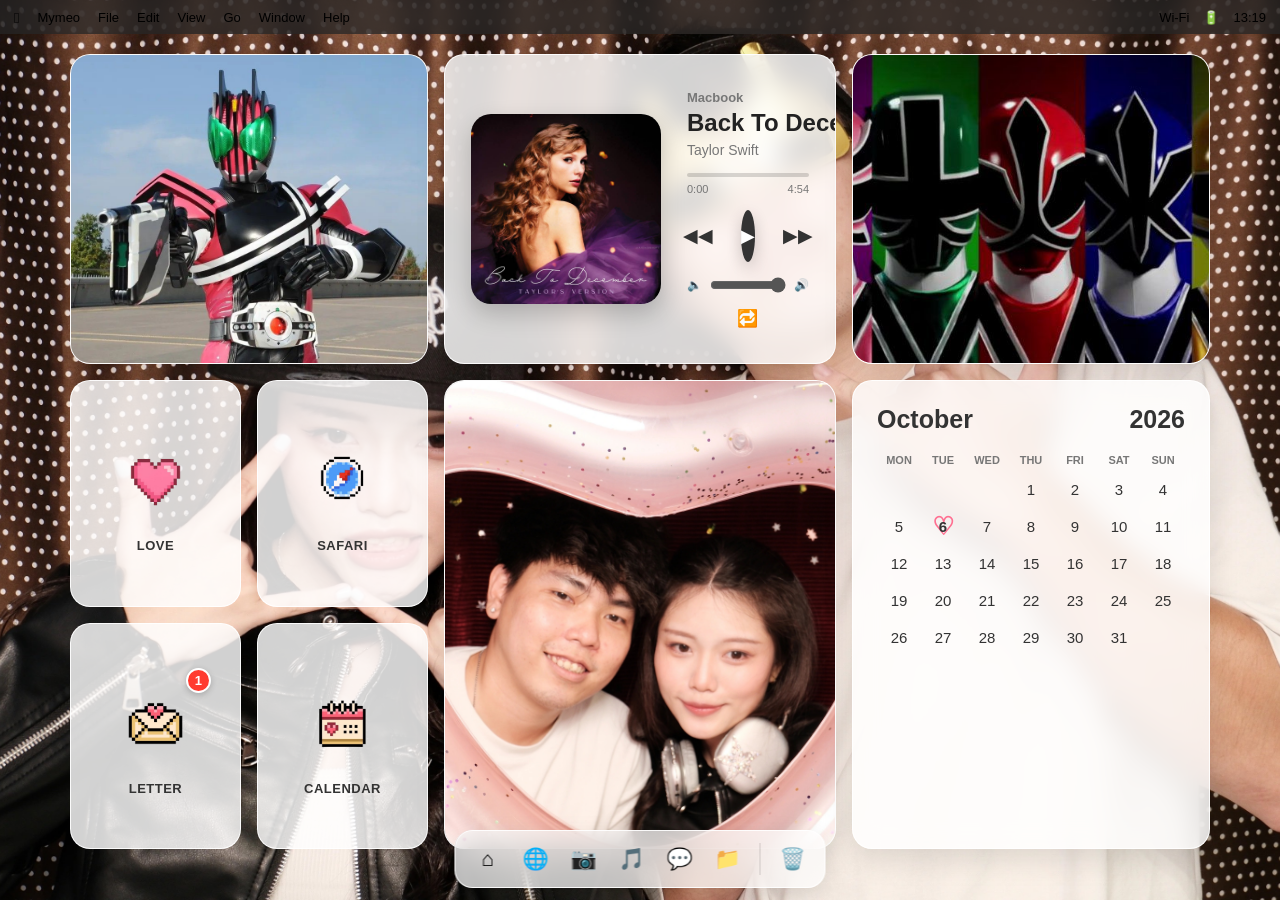
==== page2.html @ 614ee349 "Update page2.html" ====
<!DOCTYPE html>
<html lang="vi">

<head>
    <meta charset="UTF-8">
    <meta name="viewport" content="width=device-width, initial-scale=1.0">

    <title>For Rekcal ♡</title>

    <link rel="stylesheet" href="page2.css">
</head>


<body>

    <main class="desktop">


        <!-- =========================
             MAC MENU BAR
        ========================== -->

        <div class="menu-bar">

            <div class="menu-left">

                <span class="apple"></span>

                <span>Mymeo</span>

                <span>File</span>

                <span>Edit</span>

                <span>View</span>

                <span>Go</span>

                <span>Window</span>

                <span>Help</span>

            </div>


            <div class="menu-right">

                <span>Wi-Fi</span>

                <span>🔋</span>

                <span id="menu-time">00:00</span>

            </div>

        </div>



        <!-- =========================
             DESKTOP CONTENT
        ========================== -->

        <section class="desktop-grid">


            <!-- =========================
                 HÌNH 1
            ========================== -->

            <div class="card photo-card photo-1">

                <img
                    src="photo1.jpg"
                    alt="Ảnh của hai đứa"
                >

            </div>



            <!-- =========================
                 MUSIC PLAYER
            ========================== -->

            <div class="card music-player">

                <div class="album-area">

                    <img
                        src="album.jpg"
                        alt="Album"
                        class="album-cover"
                    >

                </div>


                <div class="music-info">

                    <div class="music-top">

                        <div>

                            <div class="music-device">
                                Macbook
                            </div>

                            <div class="song-name">
                                Back To December
                            </div>

                            <div class="artist-name">
                                Taylor Swift
                            </div>

                        </div>


                        <button
                            class="favorite-button"
                            id="favorite-button"
                            type="button"
                        >
                            ♡
                        </button>

                    </div>



                    <!-- PROGRESS -->

                    <div class="music-progress">

                        <div class="progress-bar">

                            <div
                                class="progress"
                                id="music-progress"
                            ></div>

                        </div>


                        <div class="time-row">

                            <span id="current-time">
                                0:00
                            </span>

                            <span id="duration">
                                0:00
                            </span>

                        </div>

                    </div>



                    <!-- CONTROLS -->

                    <div class="music-controls">

                        <button
                            id="backward"
                            type="button"
                        >
                            ◀◀
                        </button>


                        <button
                            class="play-button"
                            id="play-button"
                            type="button"
                        >
                            ▶
                        </button>


                        <button
                            id="forward"
                            type="button"
                        >
                            ▶▶
                        </button>

                    </div>



                    <!-- VOLUME -->

                    <div class="volume-area">

                        <span class="volume-icon">
                            🔈
                        </span>


                        <input
                            type="range"
                            id="volume"
                            min="0"
                            max="1"
                            step="0.01"
                            value="1"
                        >


                        <span class="volume-icon">
                            🔊
                        </span>

                    </div>



                    <!-- REPEAT -->

                    <div class="repeat-area">

                        <button
                            id="repeat-button"
                            class="repeat-button active"
                            type="button"
                        >
                            🔁
                        </button>

                    </div>

                </div>



                <!-- AUDIO -->

                <audio id="audio">

                    <source
                        src="song.mp3"
                        type="audio/mpeg"
                    >

                </audio>

            </div>



            <!-- =========================
                 HÌNH 2
            ========================== -->

            <div class="card photo-card photo-2">

                <img
                    src="photo2.jpg"
                    alt="Ảnh của hai đứa"
                >

            </div>



            <!-- =========================
                 4 APPS
            ========================== -->

            <div class="apps-area">


                <!-- APP 1 — LOVE -->

                <div class="app-item">

                    <div class="app-icon-wrapper">

                        <img
                            src="heart.jpg"
                            class="app-icon"
                            alt="Love"
                        >

                    </div>


                    <div class="app-name">
                        LOVE
                    </div>

                </div>



                <!-- APP 2 — SAFARI -->

                <div class="app-item">

                    <div class="app-icon-wrapper">

                        <img
                            src="safari.jpg"
                            class="app-icon"
                            alt="Safari"
                        >

                    </div>


                    <div class="app-name">
                        SAFARI
                    </div>

                </div>



                <!-- APP 3 — LETTER -->

                <div class="app-item letter-app">

                    <div class="app-icon-wrapper">

                        <img
                            src="letter.jpg"
                            class="app-icon"
                            alt="Letter"
                        >

                        <span class="notification-badge">
                            1
                        </span>

                    </div>


                    <div class="app-name">
                        LETTER
                    </div>

                </div>



                <!-- APP 4 — CALENDAR -->

                <div class="app-item">

                    <div class="app-icon-wrapper">

                        <img
                            src="calendar.jpg"
                            class="app-icon"
                            alt="Calendar"
                        >

                    </div>


                    <div class="app-name">
                        CALENDAR
                    </div>

                </div>


            </div>



            <!-- =========================
                 HÌNH 3
            ========================== -->

            <div class="card photo-card photo-3">

                <img
                    src="photo3.jpg"
                    alt="Ảnh của hai đứa"
                >

            </div>



            <!-- =========================
                 CALENDAR
            ========================== -->

            <div class="card calendar">

                <div class="calendar-header">

                    <span>
                        October
                    </span>

                    <span>
                        2026
                    </span>

                </div>


                <div class="calendar-weekdays">

                    <span>MON</span>
                    <span>TUE</span>
                    <span>WED</span>
                    <span>THU</span>
                    <span>FRI</span>
                    <span>SAT</span>
                    <span>SUN</span>

                </div>


                <div class="calendar-days">

                    <span></span>
                    <span></span>
                    <span></span>

                    <span>1</span>
                    <span>2</span>
                    <span>3</span>
                    <span>4</span>

                    <span>5</span>
                    <span class="heart-day">6</span>
                    <span>7</span>
                    <span>8</span>
                    <span>9</span>
                    <span>10</span>
                    <span>11</span>

                    <span>12</span>
                    <span>13</span>
                    <span>14</span>
                    <span>15</span>
                    <span>16</span>
                    <span>17</span>
                    <span>18</span>

                    <span>19</span>
                    <span>20</span>
                    <span>21</span>
                    <span>22</span>
                    <span>23</span>
                    <span>24</span>
                    <span>25</span>

                    <span>26</span>
                    <span>27</span>
                    <span>28</span>
                    <span>29</span>
                    <span>30</span>
                    <span>31</span>

                </div>

            </div>


        </section>



        <!-- =========================
             MAC DOCK
        ========================== -->

        <div class="dock">

            <div class="dock-item">
                ⌂
            </div>

            <div class="dock-item">
                🌐
            </div>

            <div class="dock-item">
                📷
            </div>

            <div class="dock-item">
                🎵
            </div>

            <div class="dock-item">
                💬
            </div>

            <div class="dock-item">
                📁
            </div>

            <div class="dock-line"></div>

            <div class="dock-item">
                🗑️
            </div>

        </div>


    </main>



    <!-- =====================================================
         APP BACKGROUND OVERLAY
    ====================================================== -->

    <div
        class="app-overlay"
        id="app-overlay"
    ></div>



    <!-- =====================================================
         APP WINDOWS
    ====================================================== -->


    <!-- =========================
         MEMORIES WINDOW
    ========================== -->

    <div
        class="app-window"
        id="memories-window"
    >

        <div class="window-header">

            <div class="window-buttons">

                <span
                    class="window-close"
                    data-window="memories-window"
                ></span>

                <span class="window-minimize"></span>

                <span class="window-maximize"></span>

            </div>


            <div class="window-title">
                Memories
            </div>

        </div>


        <div class="window-content">

            <h1>
                Our Love ♡
            </h1>

        </div>

    </div>



    <!-- =========================
         SAFARI WINDOW
    ========================== -->

    <!-- =====================================================
     SAFARI — LITTLE CAT HOUSE
===================================================== -->

<div class="app-window" id="safari-window">

    <!-- MAC WINDOW HEADER -->
    <div class="window-header">

        <div class="window-buttons">
            <span
                class="window-close"
                data-window="safari-window">
            </span>

            <span class="window-minimize"></span>
            <span class="window-maximize"></span>
        </div>

        <div class="window-title">
            Safari
        </div>

    </div>


    <!-- SAFARI CONTENT -->
    <div class="window-content safari-content">

        <div id="cat-game" class="cat-game">

            <!-- PLAYER STORAGE -->
<section id="player-screen" class="cat-screen">
  <div class="player-storage">
    <div class="cat-pixel-label">✦ LITTLE CAT HOUSE ✦</div>

    <h1>Who are you? ♡</h1>

    <p>Chọn người chơi để tiếp tục.</p>

    <div id="player-list" class="player-list"></div>

    <button id="new-player-button" class="pixel-btn">
      + NEW PLAYER
    </button>
  </div>
</section>

<!-- PLAYER NAME -->
<section id="player-name-screen" class="cat-screen hidden">
  <div class="name-layout">
    <div class="name-preview">
      🐾
    </div>

    <div class="name-card">
      <div class="cat-pixel-label">✦ LITTLE CAT HOUSE ✦</div>

      <h1>Đặt tên Player ♡</h1>

      <p>Tên này dùng để lưu riêng game của bạn.</p>

      <input
        id="player-name-input"
        type="text"
        maxlength="16"
        placeholder="Ví dụ: Rekcal..."
        autocomplete="off"
      >

      <button id="player-name-confirm" class="pixel-btn">
        NEXT → CHOOSE CAT
      </button>
    </div>
  </div>
</section>

            <!-- =================================================
                 1. ADOPT SCREEN
            ================================================== -->

            <section
                id="adopt-screen"
                class="cat-screen"
            >

                <div class="cat-game-top">

                    <div class="cat-pixel-label">
                        ✦ LITTLE CAT HOUSE ✦
                    </div>

                    <h1>
                        Adopt a little baby 🐾
                    </h1>

                    <p>
                        Chọn một bé mèo để bắt đầu cuộc sống cùng nhau.
                    </p>

                </div>


                <!-- DANH SÁCH MÈO -->
                <div class="cat-options">

    <div class="cat-option" data-cat="black" data-src="cat-black.png">
        <img src="cat-black.png" alt="Black cat">
    </div>

    <div class="cat-option" data-cat="calico" data-src="cat-calico.png">
        <img src="cat-calico.png" alt="Calico cat">
    </div>

    <div class="cat-option" data-cat="graywhite" data-src="cat-graywhite.png">
        <img src="cat-graywhite.png" alt="Gray white cat">
    </div>

    <div class="cat-option" data-cat="orange" data-src="cat-orange.png">
        <img src="cat-orange.png" alt="Orange cat">
    </div>

    <div class="cat-option" data-cat="siamese" data-src="cat-siamese.png">
        <img src="cat-siamese.png" alt="Siamese cat">
    </div>

    <div class="cat-option" data-cat="tri" data-src="cat-tri.png">
        <img src="cat-tri.png" alt="Tri color cat">
    </div>

    <div class="cat-option" data-cat="tuxedo" data-src="cat-tuxedo.png">
        <img src="cat-tuxedo.png" alt="Tuxedo cat">
    </div>

    <div class="cat-option" data-cat="white" data-src="cat-white.png">
        <img src="cat-white.png" alt="White cat">
    </div>

</div>


                <!-- NÚT ADOPT -->
<button
    id="adopt-button"
    class="pixel-btn"
>
    ADOPT ♡
</button>

            </section>



            <!-- =================================================
                 2. NAME SCREEN
            ================================================== -->

            <section
                id="naming-screen"
                class="cat-screen hidden"
            >

                <div class="name-layout">


                    <!-- PREVIEW BÉ MÈO -->
                    <div
                        id="name-preview"
                        class="name-preview"
                    ></div>


                    <!-- FORM ĐẶT TÊN -->
                    <div class="name-card">

                        <div class="cat-pixel-label">
                            ✦ ONE LITTLE FAMILY ✦
                        </div>

                        <h1>
                            Đặt tên cho bé ♡
                        </h1>

                        <p>
                            Tên này sẽ được lưu lại cho lần sau.
                        </p>

                        <input
                            id="cat-name-input"
                            type="text"
                            maxlength="16"
                            placeholder="Ví dụ: Mochi..."
                            autocomplete="off"
                        >

                        <button
                            id="name-confirm"
                            class="pixel-btn"
                        >
                            WELCOME HOME ♡
                        </button>

                    </div>

                </div>

            </section>



            <!-- =================================================
                 3. HOME / PET SCREEN
            ================================================== -->

            <section
                id="home-screen"
                class="cat-screen hidden"
            >


                <!-- HEADER -->
                <div class="pet-header">

                    <div>

                        <div class="cat-pixel-label">
                            ✦ LITTLE CAT HOUSE ✦
                        </div>

                        <h1 id="pet-title">
                            My little baby
                        </h1>

                        <p id="pet-message">
                            Hôm nay mình chơi gì với bé nhỉ?
                        </p>

                    </div>


                    <!-- HEART WALLET -->
                    <div class="heart-wallet">
                        ♡
                        <span id="heart-count">0</span>
                    </div>

                </div>



                <!-- =================================================
                     PET ROOM
                ================================================== -->

                <div class="pet-room">

                    <div class="room-decor decor-left">
                        🌿
                        <br>
                        🪴
                    </div>


                    <!-- BÉ MÈO -->
                    <div class="pet-stage">

                        <div
                            id="pet-sprite"
                            class="pet-sprite"
                        ></div>

                        <div
                            id="pet-status"
                            class="pet-status"
                        >
                            😺 HAPPY
                        </div>

                    </div>


                    <div class="room-decor decor-right">
                        🧸
                        <br>
                        🧺
                    </div>

                </div>



                <!-- =================================================
                     ACTIONS
                ================================================== -->

                <div class="action-grid">


                    <!-- CHO ĂN HẠT -->
                    <button
                        class="action-card"
                        data-action="kibble"
                    >

                        <span>🍚</span>

                        <b>
                            Cho ăn hạt
                        </b>

                        <small>
                            +2 ❤️
                        </small>

                    </button>


                    <!-- TẮM -->
                    <button
                        class="action-card"
                        data-action="bath"
                    >

                        <span>🛁</span>

                        <b>
                            Tắm cho mèo
                        </b>

                        <small>
                            +5 ❤️
                        </small>

                    </button>


                    <!-- SÚP THƯỞNG -->
                    <button
                        class="action-card"
                        data-action="soup"
                    >

                        <span>🥣</span>

                        <b>
                            Súp thưởng
                        </b>

                        <small>
                            +3 ❤️
                        </small>

                    </button>


                    <!-- CHƠI -->
                    <button
                        class="action-card"
                        data-action="play"
                    >

                        <span>🧶</span>

                        <b>
                            Chơi cùng bé
                        </b>

                        <small>
                            +4 ❤️
                        </small>

                    </button>


                    <!-- NỰNG -->
                    <button
                        class="action-card"
                        data-action="pet"
                    >

                        <span>🥰</span>

                        <b>
                            Nựng mèo
                        </b>

                        <small>
                            +2 ❤️
                        </small>

                    </button>


                    <!-- NGỦ -->
                    <button
                        class="action-card"
                        data-action="sleep"
                    >

                        <span>💤</span>

                        <b>
                            Cho bé ngủ
                        </b>

                        <small>
                            +3 ❤️
                        </small>

                    </button>

                </div>



                <!-- BOTTOM BUTTONS -->
                <div class="game-bottom">

  <div class="player-tools">
    <button id="switch-player" class="text-btn">
      ♡ PLAYERS
    </button>

    <button id="rename-player" class="text-btn">
      ✏️ RENAME
    </button>
  </div>

  <button id="closet-open" class="shop-btn">
    🛍 CAT CLOSET
  </button>

  <button id="reset-pet" class="text-btn">
    Reset current player
  </button>

</div>

            </section>



            <!-- =================================================
                 4. CAT CLOSET
            ================================================== -->

            <section
                id="closet-screen"
                class="cat-screen hidden"
            >


                <!-- HEADER -->
                <div class="pet-header">

                    <div>

                        <div class="cat-pixel-label">
                            ✦ CAT CLOSET ✦
                        </div>

                        <h1>
                            Đồ cho bé 🧺
                        </h1>

                        <p>
                            Dùng trái tim để mua outfit.
                        </p>

                    </div>


                    <!-- HEART WALLET -->
                    <div class="heart-wallet">

                        ♡

                        <span id="closet-heart-count">
                            0
                        </span>

                    </div>

                </div>



                <!-- OUTFIT STORE -->
                <div
                    id="closet-grid"
                    class="closet-grid"
                ></div>



                <!-- BACK -->
                <button
                    id="closet-back"
                    class="pixel-btn secondary"
                >
                    ← VỀ NHÀ
                </button>

            </section>



            <!-- =================================================
                 5. MINI GAME MODAL
            ================================================== -->

            <div
                id="mini-modal"
                class="mini-modal hidden"
            >

                <div class="mini-card">


                    <!-- CLOSE -->
                    <button
                        id="mini-close"
                        class="mini-close"
                    >
                        ×
                    </button>


                    <!-- ICON -->
                    <div
                        id="mini-icon"
                        class="mini-icon"
                    >
                        🐾
                    </div>


                    <!-- TITLE -->
                    <h2 id="mini-title">
                        Activity
                    </h2>


                    <!-- INSTRUCTION -->
                    <p id="mini-instruction"></p>


                    <!-- MINI GAME -->
                    <div
                        id="mini-game-area"
                    ></div>


                    <!-- REWARD -->
                    <div
                        id="mini-reward"
                        class="mini-reward hidden"
                    ></div>

                </div>

            </div>


        </div>

    </div>

</div>



    <!-- =========================
         MESSAGE / LETTER WINDOW
    ========================== -->

    <div
        class="app-window"
        id="message-window"
    >

        <div class="window-header">

            <div class="window-buttons">

                <span
                    class="window-close"
                    data-window="message-window"
                ></span>

                <span class="window-minimize"></span>

                <span class="window-maximize"></span>

            </div>


            <div class="window-title">
                Tin nhắn
            </div>

        </div>


        <div class="window-content">

            <h1>
                A Little Letter 💌
            </h1>

        </div>

    </div>



    <!-- =========================
     CALENDAR WINDOW
========================= -->

<div
    class="app-window"
    id="calendar-window"
>

    <div class="window-header">

        <div class="window-buttons">

            <span
                class="window-close"
                data-window="calendar-window"
            ></span>

            <span class="window-minimize"></span>

            <span class="window-maximize"></span>

        </div>

        <div class="window-title">
            Calendar
        </div>

    </div>


    <div class="window-content calendar-content">

        <!-- BACKGROUND -->

        <img
            src="calendar-background.jpg"
            alt=""
            class="calendar-background"
        >


        <!-- LOVE COUNTER -->

        <div class="love-counter">

            <p class="counter-intro">
                Tụi mình đã ở bên nhau được
            </p>


            <div class="counter-time">

                <div class="time-box">
                    <span id="love-years">0</span>
                    <small>năm</small>
                </div>

                <div class="time-box">
                    <span id="love-months">0</span>
                    <small>tháng</small>
                </div>

                <div class="time-box">
                    <span id="love-days">0</span>
                    <small>ngày</small>
                </div>

                <div class="time-box">
                    <span id="love-hours">0</span>
                    <small>giờ</small>
                </div>

                <div class="time-box">
                    <span id="love-minutes">0</span>
                    <small>phút</small>
                </div>

                <div class="time-box">
                    <span id="love-seconds">0</span>
                    <small>giây</small>
                </div>

            </div>


            <p class="counter-ending">
                và sẽ còn ở bên nhau đến suốt đời ♡
            </p>

        </div>

    </div>

</div>

    <!-- =========================
         JAVASCRIPT
    ========================== -->

    <script src="page2.js"></script>


</body>

</html>
---- page2.css ----
/* =====================================================
   PAGE 2 — DESKTOP MAC STYLE
   BACKGROUND: couple2.jpg
===================================================== */

* {
    margin: 0;
    padding: 0;
    box-sizing: border-box;
}

html,
body {
    width: 100%;
    height: 100%;
    margin: 0;
}

body {
    font-family: Arial, Helvetica, sans-serif;

    background-image: url("./couple2.jpg");
    background-size: cover;
    background-position: center center;
    background-repeat: no-repeat;
    background-attachment: fixed;

    min-height: 100vh;
}


/* =====================================================
   DESKTOP
===================================================== */

.desktop {
    width: 100vw;
    height: 100vh;

    position: relative;

    padding-top: 34px;
}


/* =====================================================
   MAC MENU BAR
===================================================== */

.menu-bar {
    position: fixed;

    top: 0;
    left: 0;

    width: 100%;
    height: 34px;

    background: rgba(35, 35, 35, 0.75);

    backdrop-filter: blur(15px);
    -webkit-backdrop-filter: blur(15px);

    display: flex;
    align-items: center;
    justify-content: space-between;

    padding: 0 14px;

    font-size: 13px;
    font-weight: 500;

    z-index: 1000;

    transition:
        filter 0.25s ease,
        opacity 0.25s ease;
}

.menu-left,
.menu-right {
    display: flex;
    align-items: center;
    gap: 18px;
}

.menu-right {
    gap: 14px;
}

.apple {
    font-size: 15px;
}


/* =====================================================
   GRID
===================================================== */

.desktop-grid {

    width: calc(100% - 140px);

    max-width: 1600px;

    height: calc(100vh - 105px);

    margin: 20px auto 0;

    display: grid;

    grid-template-columns:
        1.05fr
        1.15fr
        1.05fr;

    grid-template-rows:
        310px
        1fr;

    gap: 16px;

    position: relative;
}


/* =====================================================
   CARD
===================================================== */

.card {
    border-radius: 20px;

    overflow: hidden;

    background: rgba(255, 255, 255, 0.78);

    border: 1px solid rgba(255, 255, 255, 0.9);

    box-shadow:
        0 10px 30px rgba(0, 0, 0, 0.12);

    backdrop-filter: blur(12px);
    -webkit-backdrop-filter: blur(12px);
}


/* =====================================================
   3 ẢNH LỚN
===================================================== */

.photo-card {
    position: relative;

    overflow: hidden;

    padding: 0;
}

.photo-card img {

    width: 100%;
    height: 100%;

    display: block;

    object-fit: cover;

    object-position: center;
}


/* ẢNH 1 */

.photo-1 {
    grid-column: 1;
    grid-row: 1;
}


/* ẢNH 2 */

.photo-2 {
    grid-column: 3;
    grid-row: 1;
}


/* ẢNH 3 */

.photo-3 {
    grid-column: 2;
    grid-row: 2;
}


/* =====================================================
   MUSIC PLAYER
===================================================== */

.music-player {

    grid-column: 2;
    grid-row: 1;

    display: flex;

    align-items: center;

    gap: 26px;

    padding: 26px;

    background: rgba(255, 255, 255, 0.82);

    color: #222;
}


/* =====================================================
   ALBUM
===================================================== */

.album-area {

    flex: 0 0 190px;

    display: flex;

    align-items: center;
    justify-content: center;
}

.album-cover {

    width: 190px;
    height: 190px;

    object-fit: cover;

    border-radius: 20px;

    box-shadow:
        0 10px 25px rgba(0, 0, 0, 0.2);
}


/* =====================================================
   MUSIC INFO
===================================================== */

.music-info {

    flex: 1;

    min-width: 0;

    display: flex;

    flex-direction: column;

    justify-content: center;

    gap: 15px;
}


.music-top {

    display: flex;

    justify-content: space-between;

    align-items: flex-start;
}

.music-device {

    font-size: 13px;

    font-weight: 600;

    color: #777;
}

.song-name {

    margin-top: 4px;

    font-size: 24px;

    font-weight: 700;

    white-space: nowrap;

    overflow: hidden;

    text-overflow: ellipsis;
}

.artist-name {

    margin-top: 5px;

    font-size: 14px;

    color: #777;
}


/* =====================================================
   FAVORITE
===================================================== */

.favorite-button {

    border: none;

    background: transparent;

    font-size: 27px;

    color: #555;

    cursor: pointer;

    transition: 0.2s;
}

.favorite-button:hover {

    transform: scale(1.15);

    color: #ff6f91;
}


/* =====================================================
   PROGRESS
===================================================== */

.music-progress {

    width: 100%;
}

.progress-bar {

    width: 100%;

    height: 4px;

    border-radius: 10px;

    background: rgba(0, 0, 0, 0.15);

    overflow: hidden;

    cursor: pointer;
}

.progress {

    width: 0%;

    height: 100%;

    background: #333;

    transition: width 0.1s linear;
}

.time-row {

    display: flex;

    justify-content: space-between;

    margin-top: 6px;

    font-size: 11px;

    color: #777;
}


/* =====================================================
   MUSIC BUTTONS
===================================================== */

.music-controls {

    display: flex;

    justify-content: center;

    align-items: center;

    gap: 28px;
}

.music-controls button {

    border: none;

    background: transparent;

    color: #333;

    cursor: pointer;

    font-size: 19px;
}

.play-button {

    width: 52px;
    height: 52px;

    border-radius: 50%;

    background: #333 !important;

    color: white !important;

    display: flex;

    align-items: center;
    justify-content: center;

    font-size: 18px !important;

    box-shadow:
        0 5px 15px rgba(0, 0, 0, 0.2);
}

.play-button:hover {

    transform: scale(1.05);
}


/* =====================================================
   VOLUME
===================================================== */

.volume-area {

    display: flex;

    align-items: center;

    gap: 8px;
}

.volume-icon {

    font-size: 12px;

    color: #777;
}

#volume {

    width: 100%;

    accent-color: #555;
}


/* =====================================================
   REPEAT
===================================================== */

.repeat-area {

    display: flex;

    justify-content: center;
}

.repeat-button {

    border: none;

    background: transparent;

    cursor: pointer;

    font-size: 17px;

    opacity: 0.35;

    transition: 0.2s;
}

.repeat-button.active {

    opacity: 1;
}


/* =====================================================
   4 APP
===================================================== */

.apps-area {

    grid-column: 1;
    grid-row: 2;

    display: grid;

    grid-template-columns: 1fr 1fr;

    grid-template-rows: 1fr 1fr;

    gap: 16px;
}


/* =====================================================
   APP ITEM
===================================================== */

.app-item {

    position: relative;

    background: rgba(255, 255, 255, 0.82);

    border-radius: 20px;

    border: 1px solid rgba(255, 255, 255, 0.9);

    display: flex;

    flex-direction: column;

    align-items: center;

    justify-content: center;

    cursor: pointer;

    transition:
        transform 0.2s,
        background 0.2s;

    overflow: visible;

    user-select: none;
}

.app-item:hover {

    transform: scale(1.03);

    background: rgba(255, 255, 255, 0.95);
}


/* =====================================================
   APP ICON
===================================================== */

.app-icon-wrapper {

    position: relative;

    width: 95px;
    height: 95px;

    display: flex;

    align-items: center;
    justify-content: center;

    margin-bottom: 10px;
}

.app-icon {

    width: 85px;
    height: 85px;

    object-fit: contain;

    display: block;
}


/* =====================================================
   APP NAME
===================================================== */

.app-name {

    font-size: 13px;

    font-weight: 600;

    color: #333;

    letter-spacing: 0.5px;
}


/* =====================================================
   LETTER — NOTIFICATION BADGE
===================================================== */

.letter-app {
    position: relative;
}

.letter-app .app-icon-wrapper {
    position: relative;
}

.letter-app .notification-badge {

    position: absolute;

    top: -8px;
    right: -8px;

    width: 25px;
    height: 25px;

    display: flex;

    align-items: center;
    justify-content: center;

    background: #ff3b30;

    color: white;

    border: 2px solid white;

    border-radius: 50%;

    font-family:
        Arial,
        Helvetica,
        sans-serif;

    font-size: 13px;

    font-weight: 700;

    line-height: 1;

    z-index: 100;

    box-shadow:
        0 2px 6px rgba(0, 0, 0, 0.2);
}


/* =====================================================
   CALENDAR
===================================================== */

.calendar {

    grid-column: 3;
    grid-row: 2;

    padding: 24px;

    color: #333;

    background: rgba(255, 255, 255, 0.82);
}

.calendar-header {

    display: flex;

    justify-content: space-between;

    align-items: center;

    font-size: 25px;

    font-weight: 700;

    margin-bottom: 20px;
}

.calendar-weekdays {

    display: grid;

    grid-template-columns: repeat(7, 1fr);

    text-align: center;

    font-size: 11px;

    font-weight: 700;

    color: #777;

    margin-bottom: 12px;
}

.calendar-days {

    display: grid;

    grid-template-columns: repeat(7, 1fr);

    row-gap: 15px;

    text-align: center;

    font-size: 15px;

    font-weight: 500;
}

.calendar-days span {

    display: flex;

    align-items: center;
    justify-content: center;

    min-height: 22px;
}

.heart-day {

    position: relative;

    font-weight: 700;

    z-index: 1;
}

.heart-day::after {

    content: "♡";

    position: absolute;

    font-size: 25px;

    color: #ff6f91;

    z-index: -1;
}


/* =====================================================
   DOCK
===================================================== */

.dock {

    position: fixed;

    bottom: 12px;

    left: 50%;

    transform: translateX(-50%);

    height: 58px;

    padding: 8px 16px;

    display: flex;

    align-items: center;

    gap: 16px;

    border-radius: 18px;

    background: rgba(255, 255, 255, 0.72);

    border: 1px solid rgba(255, 255, 255, 0.9);

    backdrop-filter: blur(18px);

    -webkit-backdrop-filter: blur(18px);

    box-shadow:
        0 8px 25px rgba(0, 0, 0, 0.12);

    z-index: 999;

    transition:
        filter 0.25s ease,
        opacity 0.25s ease;
}

.dock-item {

    width: 32px;
    height: 32px;

    display: flex;

    align-items: center;
    justify-content: center;

    font-size: 21px;

    cursor: pointer;

    transition: 0.2s;
}

.dock-item:hover {

    transform:
        translateY(-5px)
        scale(1.1);
}

.dock-line {

    width: 1px;

    height: 32px;

    background: rgba(0, 0, 0, 0.15);
}


/* =====================================================
   APP BACKGROUND OVERLAY
   BLUR TOÀN BỘ PAGE 2
===================================================== */

.app-overlay {

    position: fixed;

    inset: 0;

    width: 100vw;
    height: 100vh;

    /*
       Lớp màu rất nhẹ.
       Phần quan trọng là backdrop-filter.
    */

    background: rgba(255, 255, 255, 0.14);

    backdrop-filter: blur(14px);
    -webkit-backdrop-filter: blur(14px);

    opacity: 0;

    visibility: hidden;

    pointer-events: none;

    transition:
        opacity 0.25s ease,
        visibility 0.25s ease;

    /*
       Menu bar = 1000
       Dock       = 999
       Overlay    = 1500
       Window     = 1600
    */

    z-index: 1500;
}


/* =====================================================
   OVERLAY ACTIVE
===================================================== */

.app-overlay.active {

    opacity: 1;

    visibility: visible;

    pointer-events: auto;
}


/* =====================================================
   APP WINDOWS — MACBOOK STYLE
===================================================== */

.app-window {

    position: fixed;

    top: 50%;
    left: 50%;

    width: min(850px, 80vw);
    height: min(600px, 75vh);

    transform:
        translate(-50%, -50%)
        scale(0.94);

    background: rgba(255, 255, 255, 0.96);

    border-radius: 16px;

    border: 1px solid rgba(255, 255, 255, 0.95);

    box-shadow:
        0 25px 70px rgba(0, 0, 0, 0.30),
        0 5px 20px rgba(0, 0, 0, 0.12);

    overflow: hidden;

    opacity: 0;

    visibility: hidden;

    pointer-events: none;

    z-index: 1600;

    transition:
        opacity 0.25s ease,
        transform 0.25s ease,
        visibility 0.25s ease;
}


/* =====================================================
   WINDOW OPEN
===================================================== */

.app-window.open {

    opacity: 1;

    visibility: visible;

    pointer-events: auto;

    transform:
        translate(-50%, -50%)
        scale(1);
}


/* =====================================================
   WINDOW HEADER
===================================================== */

.window-header {

    width: 100%;

    height: 48px;

    display: flex;

    align-items: center;

    justify-content: center;

    position: relative;

    background:
        linear-gradient(
            to bottom,
            rgba(250, 250, 250, 0.98),
            rgba(235, 235, 235, 0.96)
        );

    border-bottom:
        1px solid rgba(0, 0, 0, 0.12);

    user-select: none;
}


/* =====================================================
   3 NÚT MAC
===================================================== */

.window-buttons {

    position: absolute;

    left: 16px;

    top: 50%;

    transform: translateY(-50%);

    display: flex;

    align-items: center;

    gap: 8px;
}

.window-buttons span {

    width: 13px;
    height: 13px;

    display: block;

    border-radius: 50%;

    border:
        1px solid rgba(0, 0, 0, 0.12);

    box-shadow:
        inset 0 1px 1px
        rgba(255, 255, 255, 0.6);
}


/* ĐỎ — CLOSE */

.window-close {

    background: #ff5f57;

    cursor: pointer;

    transition:
        transform 0.15s ease;
}

.window-close:hover {

    transform: scale(1.12);
}


/* VÀNG — MINIMIZE */

.window-minimize {

    background: #ffbd2e;
}


/* XANH — MAXIMIZE */

.window-maximize {

    background: #28c840;
}


/* =====================================================
   WINDOW TITLE
===================================================== */

.window-title {

    font-size: 13px;

    font-weight: 600;

    color: #333;

    letter-spacing: 0.1px;
}


/* =====================================================
   WINDOW CONTENT
===================================================== */

.window-content {

    width: 100%;

    height: calc(100% - 48px);

    padding: 35px;

    overflow: auto;

    background: #ffffff;

    color: #222;

    font-family:
        Arial,
        Helvetica,
        sans-serif;
}

.window-content h1 {

    margin: 0;

    font-size: 30px;

    font-weight: 700;
}

.window-content p {

    margin-top: 5px;

    font-size: 16px;

    line-height: 1.5;
}


/* =====================================================
   MAC WINDOW — SCROLLBAR
===================================================== */

.window-content::-webkit-scrollbar {

    width: 8px;
}

.window-content::-webkit-scrollbar-track {

    background: transparent;
}

.window-content::-webkit-scrollbar-thumb {

    background: rgba(0, 0, 0, 0.18);

    border-radius: 10px;
}

.window-content::-webkit-scrollbar-thumb:hover {

    background: rgba(0, 0, 0, 0.30);
}


/* =====================================================
   RESPONSIVE — DESKTOP
===================================================== */

@media (max-width: 1100px) {

    .desktop-grid {

        width: calc(100% - 40px);

        gap: 12px;

        grid-template-columns:
            1fr 1fr 1fr;

        grid-template-rows:
            250px 1fr;
    }

    .album-area {

        flex-basis: 130px;
    }

    .album-cover {

        width: 130px;
        height: 130px;
    }

    .song-name {

        font-size: 19px;
    }
}


/* =====================================================
   RESPONSIVE — APP WINDOWS
===================================================== */

@media (max-width: 800px) {

    .app-window {

        width: 92vw;

        height: 78vh;

        border-radius: 14px;
    }

    .window-content {

        padding: 25px;
    }

    .window-content h1 {

        font-size: 24px;
    }
}

/* =====================================================
   CALENDAR APP — LOVE COUNTER
   BACKGROUND: calendar-background.jpg
===================================================== */

.calendar-content {
    position: relative;

    width: 100%;
    height: calc(100% - 48px);

    padding: 0 !important;

    overflow: hidden !important;

    background: #fff8e8;
}


/* =====================================================
   CALENDAR BACKGROUND
===================================================== */

.calendar-background {
    position: absolute;

    inset: 0;

    width: 100%;
    height: 100%;

    display: block;

    /*
       QUAN TRỌNG:
       Không crop ảnh nữa.
       Ảnh background đã được thiết kế sẵn
       nên phải hiển thị toàn bộ.
    */

    object-fit: fill;

    object-position: center;

    z-index: 0;
}


/* =====================================================
   LOVE COUNTER
===================================================== */

.love-counter {
    position: absolute;

    /*
       Đặt chính xác vào vùng trung tâm
       của background.
    */

    top: 51%;
    left: 50%;

    transform: translate(-50%, -50%);

    width: 58%;

    text-align: center;

    z-index: 2;

    color: #5a2525;
}


/* =====================================================
   TIÊU ĐỀ
   "Tụi mình đã ở bên nhau được"
===================================================== */

.counter-intro {
    margin: 0 0 24px;

    /*
       Nhỏ hơn rất nhiều so với CSS cũ.
       Background đã có nhiều chi tiết nên
       chữ không cần chiếm quá nhiều diện tích.
    */

    font-size: clamp(20px, 2.15vw, 34px);

    font-weight: 700;

    line-height: 1.2;

    color: #632b27;

    letter-spacing: -0.4px;

    text-shadow:
        0 2px 5px rgba(255, 255, 255, 0.9);
}


/* =====================================================
   6 MỐC THỜI GIAN
===================================================== */

.counter-time {
    display: grid;

    /*
       3 cột × 2 hàng
       giống bố cục hình mẫu.
    */

    grid-template-columns: repeat(3, 1fr);

    grid-template-rows: repeat(2, auto);

    justify-items: center;
    align-items: center;

    column-gap: 18px;
    row-gap: 20px;

    width: 100%;
}


/* =====================================================
   TỪNG Ô THỜI GIAN
===================================================== */

.time-box {
    width: 100%;

    min-width: 0;

    display: flex;

    flex-direction: column;

    align-items: center;

    justify-content: center;

    /*
       Không dùng background ở đây.
       Phần nền trang trí đã nằm trong
       calendar-background.jpg.
    */
}


/* =====================================================
   CON SỐ
===================================================== */

.time-box span {
    display: block;

    /*
       SỐ NHỎ LẠI.
       Đây là phần trước đó bị "to quá".
    */

    font-size: clamp(30px, 3vw, 46px);

    font-weight: 700;

    line-height: 1;

    color: #6b2925;

    font-variant-numeric: tabular-nums;

    letter-spacing: -1px;

    text-shadow:
        0 2px 5px rgba(255, 255, 255, 0.9);
}


/* =====================================================
   ĐƠN VỊ
===================================================== */

.time-box small {
    display: block;

    margin-top: 7px;

    font-size: clamp(10px, 0.9vw, 13px);

    font-weight: 700;

    line-height: 1.1;

    color: #713c36;

    letter-spacing: 0.3px;

    text-shadow:
        0 1px 4px rgba(255, 255, 255, 0.9);
}


/* =====================================================
   CÂU CUỐI
   "và sẽ còn ở bên nhau đến suốt đời ♡"
===================================================== */

.counter-ending {
    margin: 24px 0 0;

    font-size: clamp(14px, 1.35vw, 21px);

    font-weight: 700;

    line-height: 1.35;

    color: #71332e;

    text-shadow:
        0 2px 6px rgba(255, 255, 255, 0.9);
}


/* =====================================================
   CALENDAR WINDOW RIÊNG
===================================================== */

/*
   Background của bạn có tỉ lệ khá ngang.
   Cho cửa sổ rộng hơn để hình không bị cảm giác
   chật và các chi tiết hai bên không bị mất.
*/

#calendar-window {
    width: min(1000px, 88vw);

    /*
       Giữ cửa sổ đủ cao cho background.
    */

    height: min(700px, 78vh);
}


/* =====================================================
   RESPONSIVE — MÀN HÌNH NHỎ
===================================================== */

@media (max-width: 900px) {

    #calendar-window {
        width: 94vw;
        height: 78vh;
    }

    .love-counter {
        width: 62%;
    }

    .counter-intro {
        font-size: clamp(18px, 3vw, 28px);
        margin-bottom: 18px;
    }

    .counter-time {
        column-gap: 10px;
        row-gap: 16px;
    }

    .time-box span {
        font-size: clamp(25px, 4vw, 38px);
    }

    .counter-ending {
        margin-top: 18px;
        font-size: clamp(12px, 2vw, 18px);
    }
}


/* =====================================================
   MOBILE
===================================================== */

@media (max-width: 560px) {

    #calendar-window {
        width: 96vw;
        height: 72vh;
    }

    .love-counter {
        width: 65%;
    }

    .counter-intro {
        font-size: 17px;

        margin-bottom: 14px;
    }

    .counter-time {
        column-gap: 5px;
        row-gap: 12px;
    }

    .time-box span {
        font-size: 25px;
    }

    .time-box small {
        font-size: 9px;
    }

    .counter-ending {
        margin-top: 15px;

        font-size: 12px;
    }
}

/* =====================================================
   SAFARI — PIXEL CAT HOUSE
   Paste after your existing Page 2 CSS
===================================================== */
.safari-content {
  padding: 0 !important;
  overflow: hidden !important;
  background: #dfe8c8;
  color: #3c3030;
}

.cat-game {
  width: 100%;
  height: 100%;
  overflow: auto;
  font-family: "Courier New", monospace;
  background:
    radial-gradient(circle at 20% 15%, rgba(255,255,255,.45) 0 2px, transparent 3px),
    linear-gradient(#edf3d9, #dce8c2);
  image-rendering: pixelated;
}

.cat-screen {
  min-height: 100%;
  padding: 28px 32px 34px;
}

.hidden { display: none !important; }

.cat-pixel-label {
  font-size: 11px;
  letter-spacing: 2px;
  color: #8b6870;
  font-weight: 700;
  margin-bottom: 7px;
}

.cat-screen h1 {
  margin: 0;
  font-size: 27px;
  line-height: 1.15;
  color: #51383c;
}

.cat-screen p {
  margin: 8px 0 0;
  color: #80666b;
  font-size: 13px;
  line-height: 1.5;
}

.cat-options {
    display: grid;
    grid-template-columns: repeat(4, 1fr);
    gap: 30px 45px;
    margin: 30px 0;
}

/* Ô chứa mèo — không có viền */
.cat-option {
    cursor: pointer;
    padding: 10px;
    border: none;
    outline: none;
    border-radius: 16px;
    background: transparent;
    text-align: center;
    transition: transform 0.2s ease;
}

/* Ảnh mèo */
.cat-option img {
    width: 120px;
    height: 120px;
    object-fit: contain;
    display: block;
    margin: auto;
    cursor: pointer;

    background: transparent;
    border: none;
    outline: none;

    image-rendering: pixelated;

    transition:
        transform 0.2s ease,
        filter 0.2s ease;
}

/* Hover — nhích lên nhẹ */
.cat-option:hover {
    transform: translateY(-5px);
}

.cat-option:hover img {
    transform: scale(1.05);
}

/* Mèo đang được chọn */
.cat-option.selected {
    border: none;
    outline: none;
    background: transparent;
}

/* Khi chọn: chỉ làm mèo nổi bật nhẹ */
.cat-option.selected img {
    transform: scale(1.08);
    filter: drop-shadow(0 4px 4px rgba(90, 65, 80, 0.18));
}

/* Không cho trình duyệt tạo viền focus mặc định */
.cat-option:focus,
.cat-option:focus-visible {
    outline: none;
    border: none;
}

.cat-sprite {
  width: 92px;
  height: 92px;
  object-fit: contain;
  image-rendering: pixelated;
  image-rendering: crisp-edges;
}

.pixel-btn, .shop-btn {
  border: 2px solid #62464a;
  background: #fff3e9;
  color: #5a3c40;
  padding: 11px 18px;
  border-radius: 9px;
  font-family: inherit;
  font-weight: 700;
  cursor: pointer;
  box-shadow: 3px 3px 0 #b9968f;
  transition: .15s;
}
.pixel-btn:hover, .shop-btn:hover { transform: translate(1px,1px); box-shadow: 2px 2px 0 #b9968f; }
.pixel-btn:disabled { opacity: .45; cursor: not-allowed; transform: none; }
.pixel-btn.secondary { margin-top: 18px; }

.name-layout {
  min-height: 100%;
  display: grid;
  grid-template-columns: 1fr 1.2fr;
  gap: 28px;
  align-items: center;
  max-width: 760px;
  margin: auto;
}
.name-preview, .name-card {
  background: rgba(255,250,235,.78);
  border: 2px solid rgba(94,76,72,.15);
  border-radius: 16px;
  padding: 24px;
  box-shadow: 4px 5px 0 rgba(83,65,63,.10);
}
.name-preview {
  min-height: 260px;
  display: flex;
  align-items: center;
  justify-content: center;
}
.name-preview .cat-sprite { width: 170px; height: 170px; }
#cat-name-input {
  width: 100%;
  margin: 18px 0 12px;
  padding: 12px;
  border: 2px solid #d8b8b0;
  border-radius: 9px;
  background: #fffdf7;
  font: 700 14px "Courier New", monospace;
  color: #503b3e;
  outline: none;
}
#cat-name-input:focus { border-color: #e88998; }

.pet-header {
  display: flex;
  align-items: flex-start;
  justify-content: space-between;
  gap: 15px;
}
.heart-wallet {
  flex: 0 0 auto;
  background: #fff4ee;
  border: 2px solid #ef9aaa;
  border-radius: 12px;
  padding: 10px 15px;
  font-size: 19px;
  font-weight: 800;
  color: #d96177;
  box-shadow: 3px 3px 0 rgba(216,130,145,.22);
}
.pet-room {
  margin: 18px 0;
  min-height: 225px;
  border: 2px solid rgba(94,76,72,.13);
  border-radius: 16px;
  background:
    linear-gradient(to bottom, #f7efd9 0 74%, #d5bd9f 74% 100%);
  display: grid;
  grid-template-columns: 80px 1fr 80px;
  align-items: center;
  overflow: hidden;
  position: relative;
}
.pet-stage {
  display: flex;
  flex-direction: column;
  align-items: center;
  justify-content: center;
}
.pet-sprite {
  width: 150px;
  height: 150px;
  background-repeat: no-repeat;
  background-position: center;
  background-size: contain;
  image-rendering: pixelated;
}
.pet-status {
  margin-top: -5px;
  background: #fff7e9;
  border: 2px solid #d9b7a9;
  padding: 5px 9px;
  border-radius: 8px;
  font-size: 10px;
  font-weight: 700;
}
.room-decor { text-align: center; font-size: 28px; line-height: 1.5; }

.action-grid {
  display: grid;
  grid-template-columns: repeat(3, 1fr);
  gap: 10px;
}
.action-card {
  border: 2px solid rgba(94,76,72,.15);
  background: rgba(255,250,235,.85);
  border-radius: 12px;
  padding: 11px 7px;
  cursor: pointer;
  font-family: inherit;
  color: #584045;
  display: flex;
  flex-direction: column;
  align-items: center;
  gap: 3px;
  transition: .15s;
}
.action-card:hover { transform: translateY(-2px); border-color: #ef9aaa; }
.action-card span { font-size: 24px; }
.action-card b { font-size: 11px; }
.action-card small { font-size: 9px; color: #d5687c; font-weight: 700; }

.game-bottom {
  display: flex;
  justify-content: space-between;
  align-items: center;
  margin-top: 15px;
}
.text-btn {
  border: 0; background: transparent; color: #9a777d; font: 10px inherit; cursor: pointer;
}

.closet-grid {
  display: grid;
  grid-template-columns: repeat(4, 1fr);
  gap: 12px;
  margin-top: 20px;
}
.outfit-card {
  background: rgba(255,250,235,.86);
  border: 2px solid rgba(94,76,72,.14);
  border-radius: 12px;
  padding: 8px;
  text-align: center;
  box-shadow: 3px 3px 0 rgba(83,65,63,.08);
}
.outfit-card img {
  width: 100%;
  height: 105px;
  object-fit: cover;
  object-position: center;
  image-rendering: pixelated;
  border-radius: 8px;
  background: #e2edc9;
}
.outfit-card h3 { margin: 7px 0 2px; font-size: 11px; }
.outfit-card p { margin: 0 0 7px; font-size: 10px; color: #d46e7f; font-weight: 700; }
.outfit-card button {
  width: 100%;
  border: 1px solid #b99591;
  background: #fff4eb;
  border-radius: 7px;
  padding: 7px;
  font: 700 10px "Courier New", monospace;
  cursor: pointer;
  color: #5b4245;
}
.outfit-card button.owned { background: #e9f1d9; }
.outfit-card button.wearing { background: #f8ced5; }

.mini-modal {
  position: fixed;
  inset: 0;
  background: rgba(50,38,38,.28);
  display: flex;
  align-items: center;
  justify-content: center;
  z-index: 10;
  padding: 20px;
}
.mini-card {
  width: min(430px, 90%);
  background: #fff8e9;
  border: 3px solid #765458;
  border-radius: 16px;
  box-shadow: 8px 8px 0 rgba(68,48,50,.22);
  padding: 22px;
  text-align: center;
  position: relative;
}
.mini-close {
  position: absolute; right: 10px; top: 8px;
  border: 0; background: transparent; font-size: 24px; cursor: pointer; color: #8a656a;
}
.mini-icon { font-size: 38px; }
.mini-card h2 { margin: 5px 0; font-size: 20px; }
.mini-card p { font-size: 12px; }
.mini-reward {
  margin-top: 14px;
  color: #d45d74;
  font-weight: 800;
  font-size: 15px;
}
.tap-target {
  width: 110px; height: 110px; margin: 18px auto;
  border: 3px dashed #e58b9a; border-radius: 50%;
  background: #fff0e8; display:flex; align-items:center; justify-content:center;
  font-size: 45px; cursor:pointer; user-select:none;
}
.progress-dots { font-size: 18px; letter-spacing: 6px; color:#e48b99; }

@media (max-width: 650px) {
  .cat-options-grid { grid-template-columns: repeat(2, 1fr); }
  .action-grid { grid-template-columns: repeat(2, 1fr); }
  .closet-grid { grid-template-columns: repeat(2, 1fr); }
  .name-layout { grid-template-columns: 1fr; }
  .pet-room { grid-template-columns: 45px 1fr 45px; }
  .room-decor { font-size: 20px; }
}
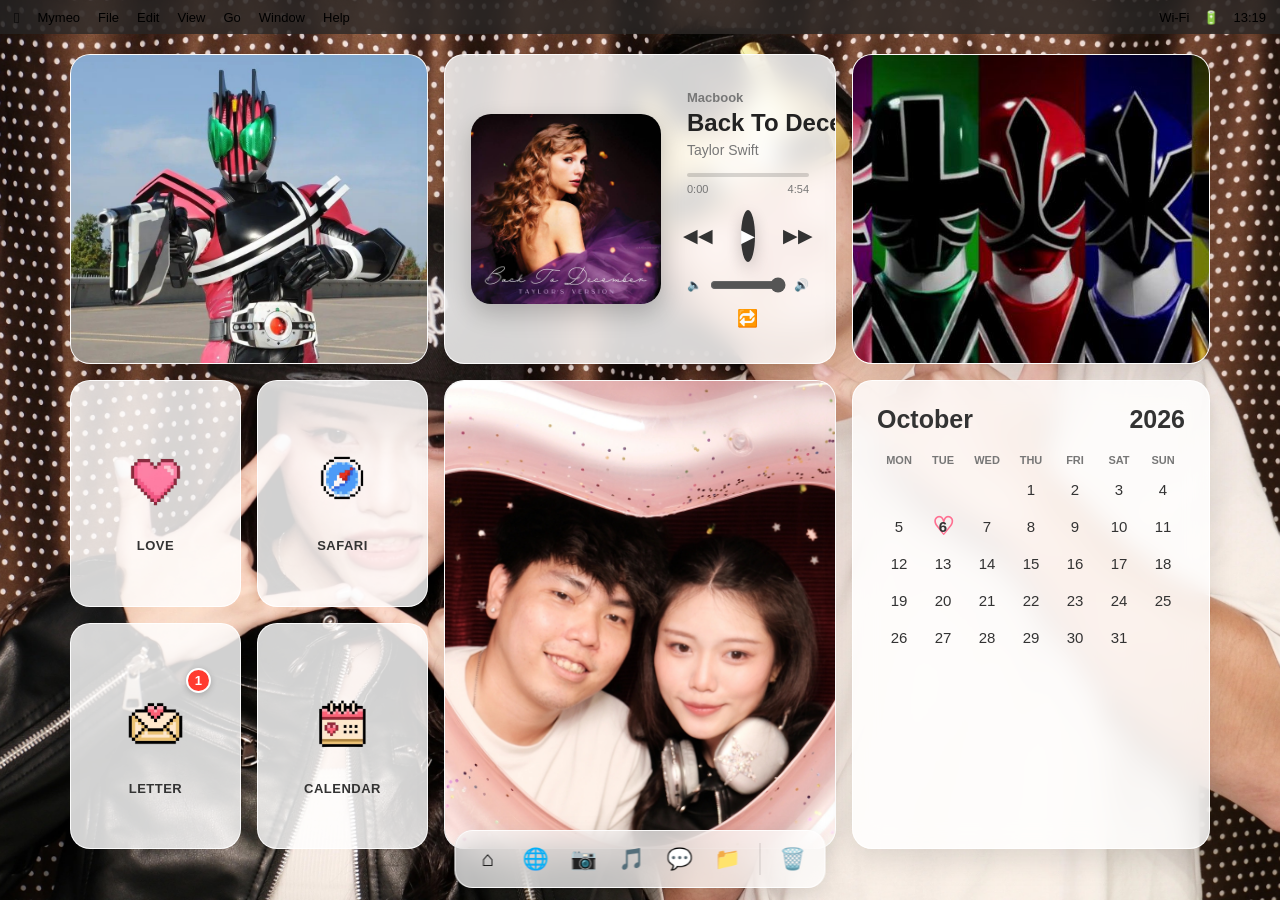
==== commit 32c4027e: "Update page2.html" ====
--- a/page2.html
+++ b/page2.html
@@ -561,13 +561,24 @@
         </div>
 
 
-        <div class="window-content">
-
-            <h1>
-                Our Love ♡
-            </h1>
-
-        </div>
+       <div class="window-content love-content">
+  <div class="love-pages">
+
+    <img src="love-01.png" alt="Our Love - Page 1">
+    <img src="love-02.png" alt="Our Love - Page 2">
+    <img src="love-03.png" alt="Our Love - Page 3">
+    <img src="love-04.png" alt="Our Love - Page 4">
+    <img src="love-05.png" alt="Our Love - Page 5">
+    <img src="love-06.png" alt="Our Love - Page 6">
+    <img src="love-07.png" alt="Our Love - Page 7">
+    <img src="love-08.png" alt="Our Love - Page 8">
+    <img src="love-09.png" alt="Our Love - Page 9">
+    <img src="love-10.png" alt="Our Love - Page 10">
+    <img src="love-11.png" alt="Our Love - Page 11">
+    <img src="love-12.png" alt="Our Love - Page 12">
+
+  </div>
+</div>
 
     </div>
 
@@ -1005,9 +1016,9 @@
     </button>
   </div>
 
-  <button id="closet-open" class="shop-btn">
-    🛍 CAT CLOSET
-  </button>
+  <button id="message-open" class="shop-btn">
+    💌 TAROT
+</button>
 
   <button id="reset-pet" class="text-btn">
     Reset current player
@@ -1020,70 +1031,61 @@
 
 
             <!-- =================================================
-                 4. CAT CLOSET
-            ================================================== -->
-
-            <section
-                id="closet-screen"
-                class="cat-screen hidden"
-            >
-
-
-                <!-- HEADER -->
-                <div class="pet-header">
-
-                    <div>
-
-                        <div class="cat-pixel-label">
-                            ✦ CAT CLOSET ✦
-                        </div>
-
-                        <h1>
-                            Đồ cho bé 🧺
-                        </h1>
-
-                        <p>
-                            Dùng trái tim để mua outfit.
-                        </p>
-
-                    </div>
-
-
-                    <!-- HEART WALLET -->
-                    <div class="heart-wallet">
-
-                        ♡
-
-                        <span id="closet-heart-count">
-                            0
-                        </span>
-
-                    </div>
-
-                </div>
-
-
-
-                <!-- OUTFIT STORE -->
-                <div
-                    id="closet-grid"
-                    class="closet-grid"
-                ></div>
-
-
-
-                <!-- BACK -->
-                <button
-                    id="closet-back"
-                    class="pixel-btn secondary"
-                >
-                    ← VỀ NHÀ
-                </button>
-
-            </section>
-
-
-
+     4. MESSAGE CARD SCREEN
+================================================== -->
+
+<section
+    id="message-screen"
+    class="cat-screen hidden"
+>
+
+    <div class="pet-header">
+
+        <div>
+
+            <div class="cat-pixel-label">
+                ✦ LITTLE MESSAGE ✦
+            </div>
+
+            <h1>
+                Một thông điệp ngắn dành cho bạn ♡
+            </h1>
+
+            <p>
+                Cần 100 ❤️ để nhận một thông điệp ngẫu nhiên.
+            </p>
+
+        </div>
+
+        <div class="heart-wallet">
+            ♡
+            <span id="message-heart-count">
+                0
+            </span>
+        </div>
+
+    </div>
+
+
+    <!-- 25 LÁ BÀI -->
+
+    <div
+        id="message-grid"
+        class="message-grid"
+    ></div>
+
+
+    <button
+        id="message-back"
+        class="pixel-btn secondary"
+    >
+        ← VỀ NHÀ
+    </button>
+
+</section>
+
+
+            
             <!-- =================================================
                  5. MINI GAME MODAL
             ================================================== -->
--- a/page2.css
+++ b/page2.css
@@ -1804,43 +1804,214 @@
   border: 0; background: transparent; color: #9a777d; font: 10px inherit; cursor: pointer;
 }
 
-.closet-grid {
+/* =========================
+   LITTLE MESSAGE — 22 CARDS
+========================= */
+
+.message-grid {
   display: grid;
-  grid-template-columns: repeat(4, 1fr);
-  gap: 12px;
-  margin-top: 20px;
-}
-.outfit-card {
-  background: rgba(255,250,235,.86);
-  border: 2px solid rgba(94,76,72,.14);
-  border-radius: 12px;
-  padding: 8px;
+  grid-template-columns: repeat(6, 105px);
+  grid-auto-rows: 140px;
+  gap: 16px;
+  width: 100%;
+  max-width: 760px;
+  margin: 24px auto 0;
+  padding: 0;
+  justify-content: center;
+}
+
+.message-card {
+  position: relative;
+  width: 105px;
+  min-width: 105px;
+  height: 140px;
+  min-height: 140px;
+  margin: 0;
+  padding: 0;
+  border: 0;
+  background: transparent;
+  cursor: pointer;
+  perspective: 900px;
+  font-family: inherit;
+  display: block;
+}
+
+.message-card-inner {
+  position: relative;
+  display: block;
+  width: 100%;
+  height: 100%;
+  transform-style: preserve-3d;
+  transition: transform 0.65s cubic-bezier(.2,.75,.25,1);
+}
+
+.message-card.is-flipped .message-card-inner {
+  transform: rotateY(180deg);
+}
+
+.message-card-front,
+.message-card-back {
+  position: absolute;
+  inset: 0;
+  width: 100%;
+  height: 100%;
+  box-sizing: border-box;
+  border-radius: 8px;
+  overflow: hidden;
+  backface-visibility: hidden;
+  -webkit-backface-visibility: hidden;
+  border: 1.5px solid #765458;
+  box-shadow: 2px 2px 0 rgba(83,65,63,.14);
+  display: flex;
+  align-items: center;
+  justify-content: center;
+}
+
+.message-card-front {
+  background: #e7cfd1;
+  transform: rotateY(0deg);
+}
+
+.message-card-front::before {
+  content: "";
+}
+
+.message-card-front img {
+  display: block !important;
+  width: 100%;
+  height: 100%;
+  object-fit: cover;
+  image-rendering: pixelated;
+  position: relative;
+  z-index: 1;
+}
+
+.message-card-back {
+  background: #fff8eb;
+  transform: rotateY(180deg);
+}
+
+.message-card-back img {
+  width: 100%;
+  height: 100%;
+  object-fit: contain;
+  display: block;
+  image-rendering: pixelated;
+}
+
+/* Hover nhẹ */
+.message-card:hover:not(.is-flipped) {
+  transform: translateY(-3px);
+}
+
+/* Không cho click lại khi đang lật */
+.message-card.is-flipped {
+  cursor: default;
+}
+
+.message-card:focus {
+  outline: none;
+}
+
+.message-card:focus-visible {
+  outline: 2px dashed #d96f83;
+  outline-offset: 3px;
+}
+
+/* Không cho click lại sau khi đã lật */
+.message-card.is-flipped {
+  cursor: default;
+}
+
+/* =========================
+   MESSAGE NOTE
+========================= */
+
+.message-note {
+  position: fixed;
+  left: 50%;
+  top: 50%;
+  transform: translate(-50%, -50%);
+  z-index: 30;
+
+  width: min(380px, calc(100% - 40px));
+  padding: 22px 24px;
+
+  background: #fff8eb;
+  border: 3px solid #765458;
+  border-radius: 15px;
+
+  box-shadow: 7px 7px 0 rgba(68,48,50,.2);
+
   text-align: center;
-  box-shadow: 3px 3px 0 rgba(83,65,63,.08);
-}
-.outfit-card img {
-  width: 100%;
-  height: 105px;
-  object-fit: cover;
-  object-position: center;
-  image-rendering: pixelated;
-  border-radius: 8px;
-  background: #e2edc9;
-}
-.outfit-card h3 { margin: 7px 0 2px; font-size: 11px; }
-.outfit-card p { margin: 0 0 7px; font-size: 10px; color: #d46e7f; font-weight: 700; }
-.outfit-card button {
-  width: 100%;
-  border: 1px solid #b99591;
-  background: #fff4eb;
-  border-radius: 7px;
-  padding: 7px;
-  font: 700 10px "Courier New", monospace;
-  cursor: pointer;
-  color: #5b4245;
-}
-.outfit-card button.owned { background: #e9f1d9; }
-.outfit-card button.wearing { background: #f8ced5; }
+  font-family: "Courier New", monospace;
+
+  animation: notePop .25s ease;
+}
+
+.message-note::before {
+  content: "♡ LITTLE NOTE ♡";
+  display: block;
+  margin-bottom: 10px;
+
+  font-size: 10px;
+  letter-spacing: 2px;
+  font-weight: 700;
+  color: #a06d77;
+}
+
+.message-note-text {
+  margin: 0;
+  color: #594246;
+  font-size: 13px;
+  line-height: 1.7;
+}
+
+@keyframes notePop {
+  from {
+    opacity: 0;
+    transform: translate(-50%, -47%) scale(.94);
+  }
+
+  to {
+    opacity: 1;
+    transform: translate(-50%, -50%) scale(1);
+  }
+}
+
+/* Lớp nền nhẹ phía sau note */
+.message-note-overlay {
+  position: fixed;
+  inset: 0;
+  z-index: 29;
+  background: rgba(50,38,38,.18);
+}
+
+/* =========================
+   MOBILE
+========================= */
+
+@media (max-width: 650px) {
+  .message-grid {
+    grid-template-columns: repeat(3, 1fr);
+    gap: 10px;
+  }
+
+  .message-card-face {
+    border-radius: 9px;
+  }
+
+  .message-card-back::before {
+    font-size: 25px;
+  }
+}
+
+@media (max-width: 420px) {
+  .message-grid {
+    grid-template-columns: repeat(3, 1fr);
+    gap: 7px;
+  }
+}
 
 .mini-modal {
   position: fixed;
@@ -1891,3 +2062,97 @@
   .pet-room { grid-template-columns: 45px 1fr 45px; }
   .room-decor { font-size: 20px; }
 }
+
+/* =========================
+   PLAYER STORAGE
+========================= */
+
+.player-storage {
+  width: min(720px, 100%);
+  margin: 0 auto;
+  text-align: center;
+}
+
+.player-storage h1 {
+  margin-bottom: 8px;
+}
+
+.player-list {
+  display: grid;
+  grid-template-columns: repeat(2, minmax(0, 1fr));
+  gap: 16px;
+  margin: 28px 0;
+}
+
+.player-card {
+  position: relative;
+  padding: 18px;
+  border: 3px solid #3c3030;
+  border-radius: 18px;
+  background: rgba(255, 250, 235, 0.85);
+  box-shadow: 4px 4px 0 rgba(60, 48, 48, 0.18);
+  cursor: pointer;
+  text-align: left;
+  transition: transform 0.18s ease;
+}
+
+.player-card:hover {
+  transform: translateY(-3px);
+}
+
+.player-card.active {
+  box-shadow:
+    0 0 0 3px #3c3030,
+    6px 6px 0 rgba(60, 48, 48, 0.18);
+}
+
+.player-card-name {
+  font-size: 18px;
+  font-weight: bold;
+  margin-bottom: 8px;
+}
+
+.player-card-info {
+  font-size: 12px;
+  line-height: 1.6;
+  opacity: 0.75;
+}
+
+.player-card-cat {
+  font-size: 32px;
+  margin-bottom: 8px;
+}
+
+.player-empty {
+  grid-column: 1 / -1;
+  padding: 30px;
+  opacity: 0.65;
+}
+
+.player-tools {
+  display: flex;
+  gap: 8px;
+  align-items: center;
+  justify-content: center;
+  flex-wrap: wrap;
+  margin-bottom: 10px;
+}
+
+#player-name-input {
+  width: min(320px, 100%);
+}
+
+/* sửa lỗi màn hình hidden */
+.cat-screen.hidden {
+  display: none !important;
+}
+
+.cat-screen.active {
+  display: block;
+}
+
+@media (max-width: 650px) {
+  .player-list {
+    grid-template-columns: 1fr;
+  }
+}
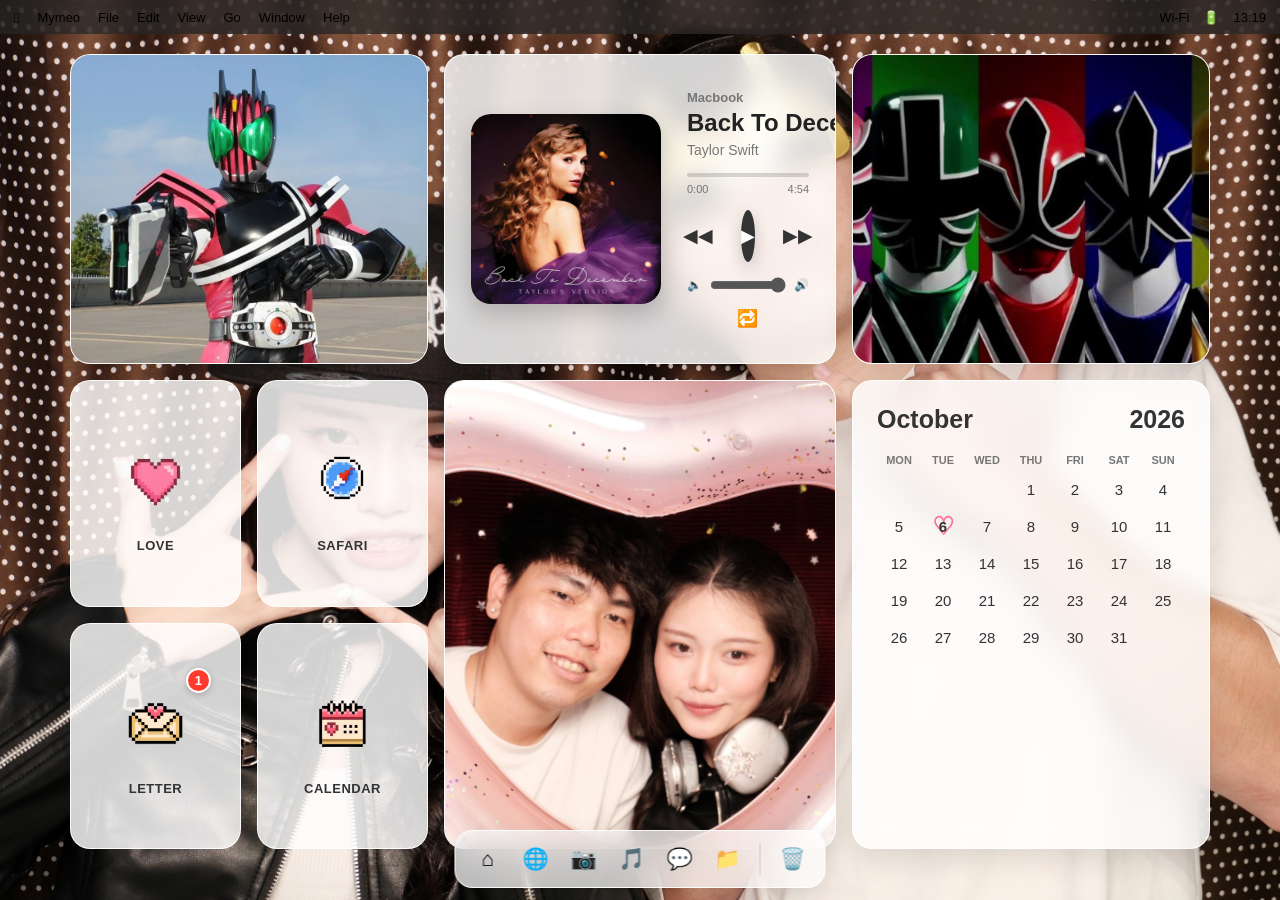
==== commit 35823ebe: "Update page2.html" ====
--- a/page2.html
+++ b/page2.html
@@ -1183,13 +1183,23 @@
         </div>
 
 
-        <div class="window-content">
-
-            <h1>
-                A Little Letter 💌
-            </h1>
-
-        </div>
+        <div class="window-content letter-content">
+
+    <div class="letter-pages">
+
+        <img
+            src="love-letter-01.png"
+            alt="Love Letter - Page 1"
+        >
+
+        <img
+            src="love-letter-02.png"
+            alt="Love Letter - Page 2"
+        >
+
+    </div>
+
+</div>
 
     </div>
 
--- a/page2.css
+++ b/page2.css
@@ -2156,3 +2156,76 @@
     grid-template-columns: 1fr;
   }
 }
+
+/* =========================
+   LOVE APP — CANVA PAGES
+========================= */
+
+.love-content {
+  padding: 0 !important;
+  overflow-y: auto !important;
+  overflow-x: hidden !important;
+  background: #ffffff;
+}
+
+.love-pages {
+  width: 100%;
+  margin: 0;
+  padding: 0;
+}
+
+.love-pages img {
+  display: block;
+  width: 100%;
+  height: auto;
+  margin: 0;
+  padding: 0;
+}
+
+/* =====================================================
+   TRÁI TIM TO SAU MỖI CON SỐ — CALENDAR
+===================================================== */
+
+.time-box {
+    position: relative !important;
+}
+
+
+/* Trái tim nằm bên phải mỗi con số */
+
+.time-box::after {
+    content: "♥";
+
+    position: absolute;
+
+    top: 50%;
+    left: 50%;
+
+    transform: translate(30px, -58%);
+
+    font-size: 55px;
+
+    line-height: 1;
+
+    color: rgba(255, 105, 120, 0.38);
+
+    z-index: 1;
+
+    pointer-events: none;
+}
+
+
+/* Số nằm trên trái tim */
+
+.time-box span {
+    position: relative !important;
+    z-index: 2 !important;
+}
+
+
+/* Chữ đơn vị vẫn nằm trên */
+
+.time-box small {
+    position: relative !important;
+    z-index: 2 !important;
+}
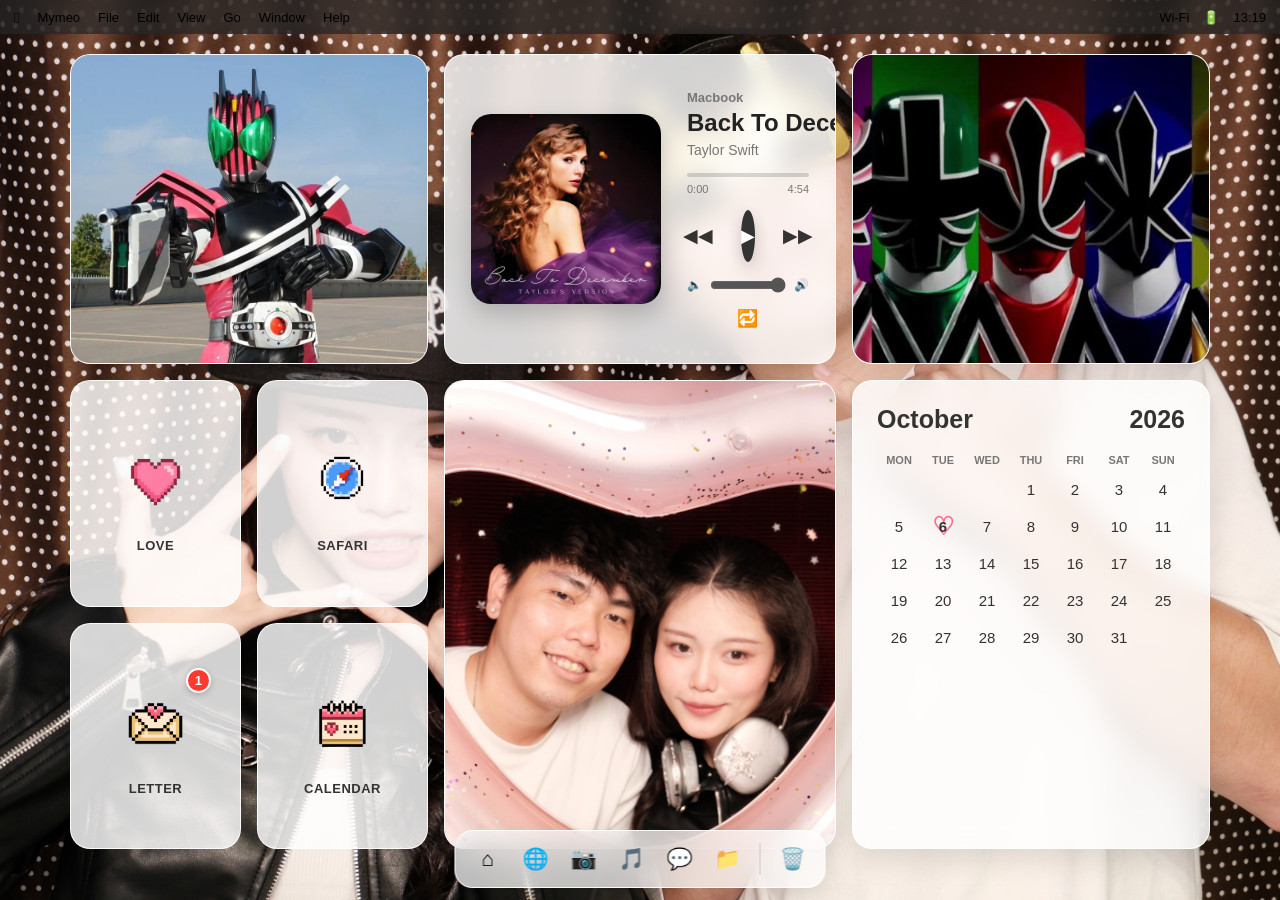
==== commit b53e3139: "Update page2.html" ====
--- a/page2.html
+++ b/page2.html
@@ -1183,19 +1183,46 @@
         </div>
 
 
-        <div class="window-content letter-content">
-
-    <div class="letter-pages">
-
-        <img
-            src="love-letter-01.png"
-            alt="Love Letter - Page 1"
+       <div class="window-content letter-content">
+
+    <div class="letter-book">
+
+        <div class="letter-page letter-page-1">
+
+            <img
+                src="love-letter-01.png"
+                alt="Love Letter - Page 1"
+            >
+
+        </div>
+
+
+        <div class="letter-page letter-page-2">
+
+            <img
+                src="love-letter-02.png"
+                alt="Love Letter - Page 2"
+            >
+
+        </div>
+
+
+        <button
+            class="letter-prev"
+            type="button"
+            aria-label="Trang trước"
         >
-
-        <img
-            src="love-letter-02.png"
-            alt="Love Letter - Page 2"
+            ‹
+        </button>
+
+
+        <button
+            class="letter-next"
+            type="button"
+            aria-label="Trang tiếp theo"
         >
+            ›
+        </button>
 
     </div>
 
--- a/page2.css
+++ b/page2.css
@@ -2229,3 +2229,28 @@
     position: relative !important;
     z-index: 2 !important;
 }
+
+/* =====================================================
+   LETTER APP — CANVA PAGES
+===================================================== */
+
+.letter-content {
+    padding: 0 !important;
+    overflow-y: auto !important;
+    overflow-x: hidden !important;
+    background: #ffffff;
+}
+
+.letter-pages {
+    width: 100%;
+    margin: 0;
+    padding: 0;
+}
+
+.letter-pages img {
+    display: block;
+    width: 100%;
+    height: auto;
+    margin: 0;
+    padding: 0;
+}
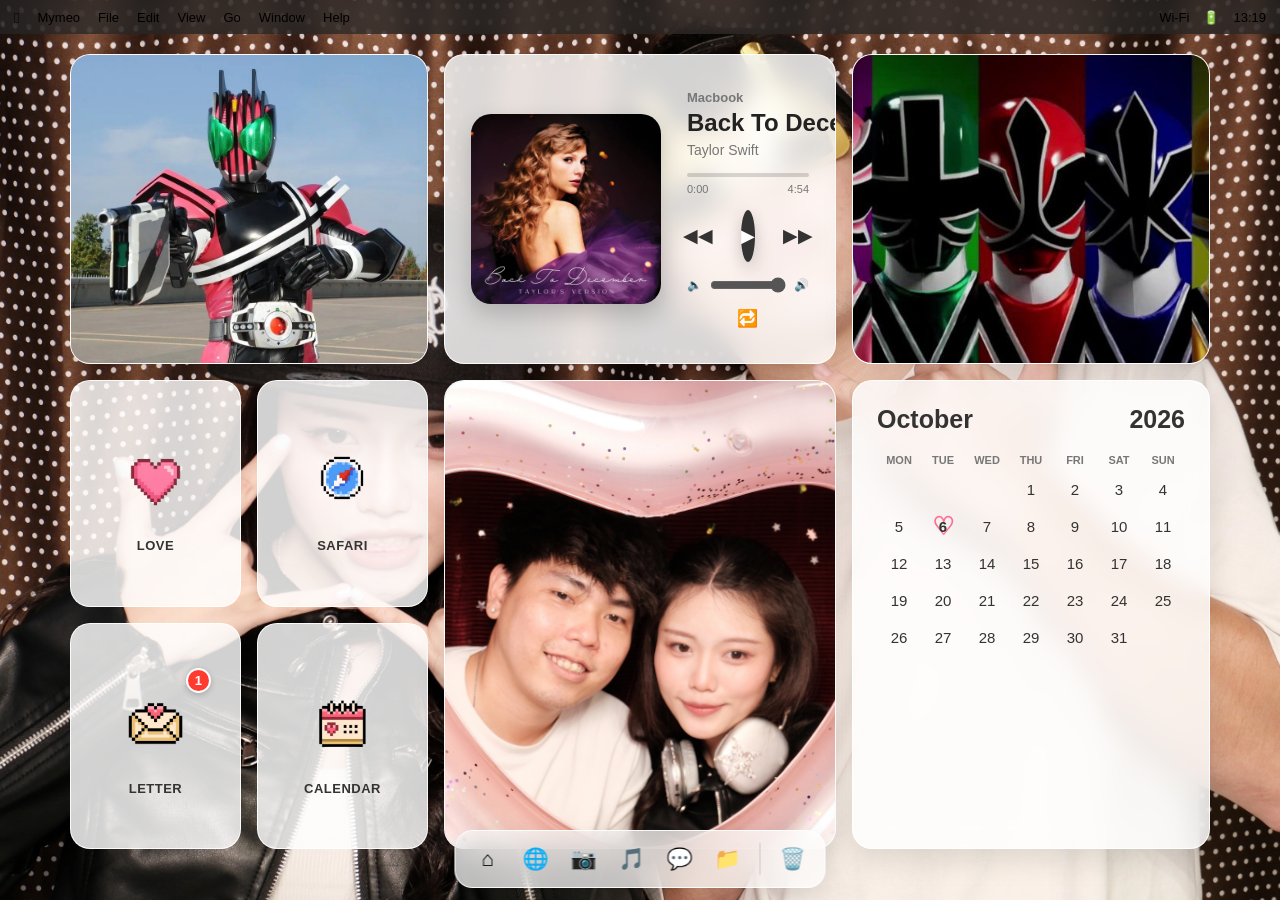
==== commit f24d5ccb: "Update page2.html" ====
--- a/page2.html
+++ b/page2.html
@@ -1183,7 +1183,7 @@
         </div>
 
 
-       <div class="window-content letter-content">
+     <div class="window-content letter-content">
 
     <div class="letter-book">
 
@@ -1194,6 +1194,14 @@
                 alt="Love Letter - Page 1"
             >
 
+            <button
+                class="letter-next"
+                type="button"
+                aria-label="Trang tiếp theo"
+            >
+                ›
+            </button>
+
         </div>
 
 
@@ -1204,31 +1212,19 @@
                 alt="Love Letter - Page 2"
             >
 
+            <button
+                class="letter-prev"
+                type="button"
+                aria-label="Trang trước"
+            >
+                ‹
+            </button>
+
         </div>
 
-
-        <button
-            class="letter-prev"
-            type="button"
-            aria-label="Trang trước"
-        >
-            ‹
-        </button>
-
-
-        <button
-            class="letter-next"
-            type="button"
-            aria-label="Trang tiếp theo"
-        >
-            ›
-        </button>
-
     </div>
 
 </div>
-
-    </div>
 
 
 
--- a/page2.css
+++ b/page2.css
@@ -2231,26 +2231,274 @@
 }
 
 /* =====================================================
-   LETTER APP — CANVA PAGES
+   LETTER APP — FULL PAGE + SCROLL + PAGE FLIP
 ===================================================== */
 
 .letter-content {
     padding: 0 !important;
+    overflow: hidden !important;
+    background: #f7f2ee;
+}
+
+.letter-book {
+    position: relative;
+
+    width: 100%;
+    height: 100%;
+
+    overflow: hidden;
+
+    perspective: 1800px;
+}
+
+/* =========================
+   LETTER PAGES
+========================= */
+
+.letter-page {
+    position: absolute;
+
+    top: 0;
+    left: 0;
+
+    width: 100%;
+    height: 100%;
+
+    overflow-y: auto;
+    overflow-x: hidden;
+
+    background: #ffffff;
+
+    transform-style: preserve-3d;
+    transform-origin: left center;
+
+    transition: transform 0.8s ease;
+
+    backface-visibility: hidden;
+
+    box-shadow: 0 8px 25px rgba(0, 0, 0, 0.12);
+}
+
+.letter-page img {
+    display: block;
+
+    width: 100%;
+    height: auto;
+
+    max-width: none;
+
+    margin: 0;
+    padding: 0;
+
+    object-fit: initial;
+
+    user-select: none;
+    -webkit-user-drag: none;
+}
+
+/* =========================
+   TRANG 1
+========================= */
+
+.letter-page-1 {
+    z-index: 2;
+    transform: rotateY(0deg);
+}
+
+/* =========================
+   TRANG 2
+========================= */
+
+.letter-page-2 {
+    z-index: 1;
+    transform: rotateY(180deg);
+}
+
+/* =========================
+   LẬT SANG TRANG 2
+========================= */
+
+.letter-book.show-page-2 .letter-page-1 {
+    transform: rotateY(-180deg);
+}
+
+.letter-book.show-page-2 .letter-page-2 {
+    z-index: 3;
+    transform: rotateY(0deg);
+}
+
+/* =========================
+   NÚT LẬT TRANG
+========================= */
+
+.letter-prev,
+.letter-next {
+    position: absolute;
+
+    top: 50%;
+
+    width: 44px;
+    height: 44px;
+
+    transform: translateY(-50%);
+
+    border: none;
+    border-radius: 50%;
+
+    background: rgba(255, 255, 255, 0.92);
+
+    color: #7b3b3b;
+
+    font-size: 32px;
+    line-height: 1;
+
+    cursor: pointer;
+
+    z-index: 20;
+
+    box-shadow: 0 4px 12px rgba(0, 0, 0, 0.15);
+
+    transition:
+        transform 0.2s ease,
+        background 0.2s ease;
+}
+
+.letter-prev:hover,
+.letter-next:hover {
+    background: #ffffff;
+    transform: translateY(-50%) scale(1.08);
+}
+
+.letter-prev {
+    left: 15px;
+}
+
+.letter-next {
+    right: 15px;
+}
+
+/* =========================
+   ẨN NÚT KHÔNG CẦN THIẾT
+========================= */
+
+.letter-book:not(.show-page-2) .letter-prev {
+    opacity: 0;
+    pointer-events: none;
+}
+
+.letter-book.show-page-2 .letter-next {
+    opacity: 0;
+    pointer-events: none;
+}
+
+/* =====================================================
+   LETTER — FIXED ARROWS + SCROLLABLE PAGES
+   OVERRIDE
+===================================================== */
+
+.letter-content {
+    padding: 0 !important;
+    overflow: hidden !important;
+}
+
+/* Khung Letter không được scroll */
+.letter-book {
+    position: relative !important;
+    width: 100% !important;
+    height: 100% !important;
+
+    overflow: hidden !important;
+
+    perspective: 1800px;
+}
+
+/* Mỗi mặt thư tự scroll */
+.letter-page {
+    position: absolute !important;
+
+    top: 0 !important;
+    left: 0 !important;
+
+    width: 100% !important;
+    height: 100% !important;
+
     overflow-y: auto !important;
     overflow-x: hidden !important;
+
     background: #ffffff;
 }
 
-.letter-pages {
-    width: 100%;
-    margin: 0;
-    padding: 0;
-}
-
-.letter-pages img {
-    display: block;
-    width: 100%;
-    height: auto;
-    margin: 0;
-    padding: 0;
-}
+/* Ảnh full chiều ngang */
+.letter-page img {
+    display: block !important;
+
+    width: 100% !important;
+    height: auto !important;
+
+    max-width: none !important;
+
+    margin: 0 !important;
+    padding: 0 !important;
+}
+
+/* =====================================================
+   ARROWS — LUÔN NẰM GIỮA CỬA SỔ
+===================================================== */
+
+.letter-prev,
+.letter-next {
+    position: absolute !important;
+
+    top: 50% !important;
+    transform: translateY(-50%) !important;
+
+    width: 44px !important;
+    height: 44px !important;
+
+    margin: 0 !important;
+    padding: 0 !important;
+
+    border: none !important;
+    border-radius: 50% !important;
+
+    background: rgba(255, 255, 255, 0.95) !important;
+
+    color: #7b3b3b !important;
+
+    font-size: 32px !important;
+    line-height: 44px !important;
+    text-align: center !important;
+
+    cursor: pointer !important;
+
+    z-index: 9999 !important;
+
+    box-shadow: 0 4px 12px rgba(0, 0, 0, 0.18) !important;
+
+    transition: transform 0.2s ease !important;
+}
+
+.letter-prev {
+    left: 15px !important;
+}
+
+.letter-next {
+    right: 15px !important;
+}
+
+.letter-prev:hover,
+.letter-next:hover {
+    transform: translateY(-50%) scale(1.08) !important;
+}
+
+/* Trang 1: chỉ hiện nút sang phải */
+.letter-book:not(.show-page-2) .letter-prev {
+    opacity: 0 !important;
+    pointer-events: none !important;
+}
+
+/* Trang 2: chỉ hiện nút quay lại */
+.letter-book.show-page-2 .letter-next {
+    opacity: 0 !important;
+    pointer-events: none !important;
+}
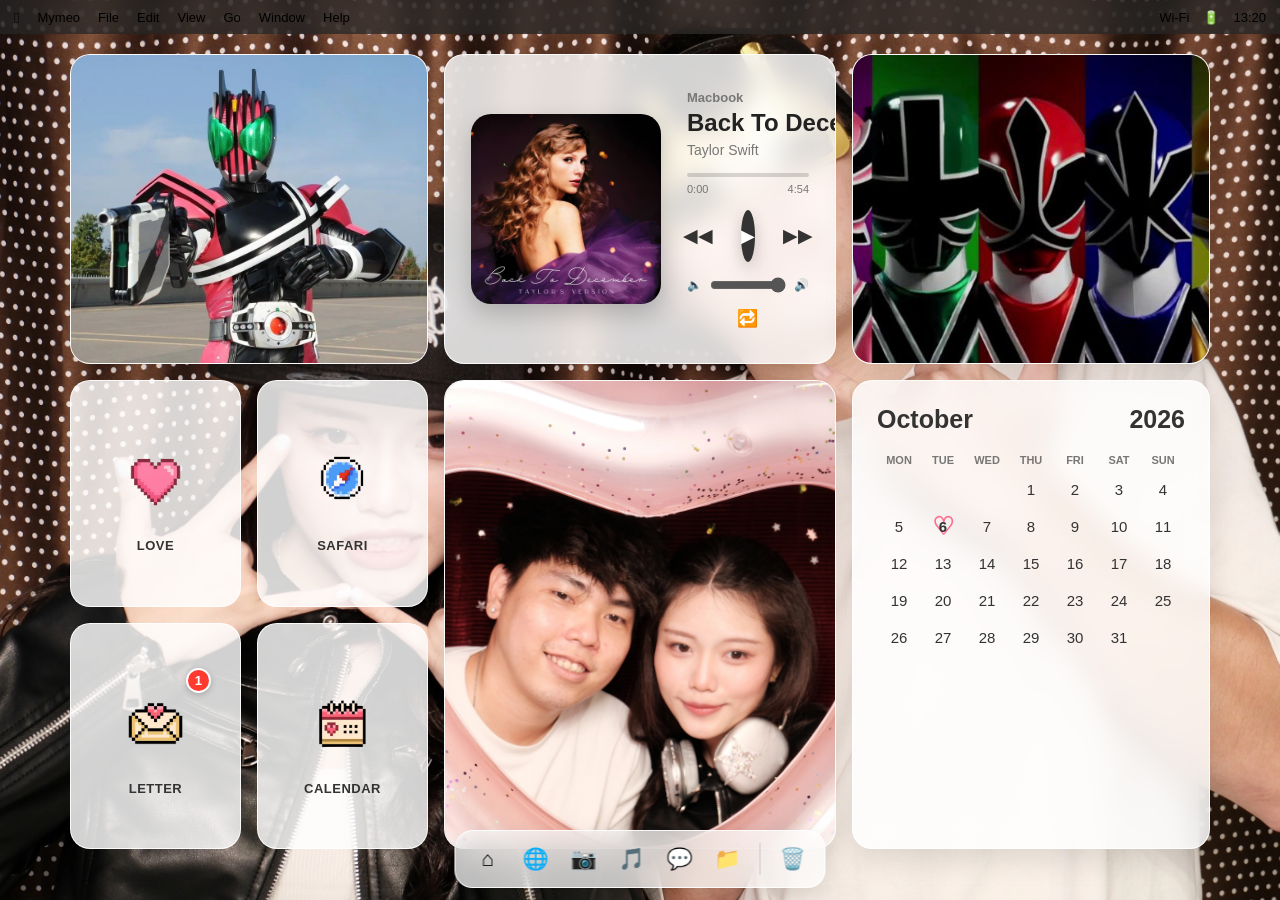
==== commit 0c920d41: "Update page2.html" ====
--- a/page2.html
+++ b/page2.html
@@ -1183,49 +1183,24 @@
         </div>
 
 
-     <div class="window-content letter-content">
+    <div class="window-content letter-content">
+
+    <button class="letter-prev" type="button">‹</button>
+    <button class="letter-next" type="button">›</button>
 
     <div class="letter-book">
 
         <div class="letter-page letter-page-1">
-
-            <img
-                src="love-letter-01.png"
-                alt="Love Letter - Page 1"
-            >
-
-            <button
-                class="letter-next"
-                type="button"
-                aria-label="Trang tiếp theo"
-            >
-                ›
-            </button>
-
+            <img src="love-letter-01.png" alt="Love Letter - Page 1">
         </div>
 
-
         <div class="letter-page letter-page-2">
-
-            <img
-                src="love-letter-02.png"
-                alt="Love Letter - Page 2"
-            >
-
-            <button
-                class="letter-prev"
-                type="button"
-                aria-label="Trang trước"
-            >
-                ‹
-            </button>
-
+            <img src="love-letter-02.png" alt="Love Letter - Page 2">
         </div>
 
     </div>
 
 </div>
-
 
 
     <!-- =========================
--- a/page2.css
+++ b/page2.css
@@ -2231,92 +2231,98 @@
 }
 
 /* =====================================================
-   LETTER APP — FULL PAGE + SCROLL + PAGE FLIP
+   LETTER APP
 ===================================================== */
 
 .letter-content {
+    position: relative !important;
+
+    width: 100% !important;
+    height: calc(100% - 48px) !important;
+
     padding: 0 !important;
+
     overflow: hidden !important;
+
     background: #f7f2ee;
 }
 
+
+/* BOOK */
+
 .letter-book {
-    position: relative;
-
-    width: 100%;
-    height: 100%;
-
-    overflow: hidden;
+    position: relative !important;
+
+    width: 100% !important;
+    height: 100% !important;
+
+    overflow: hidden !important;
 
     perspective: 1800px;
 }
 
-/* =========================
-   LETTER PAGES
-========================= */
+
+/* PAGE */
 
 .letter-page {
-    position: absolute;
-
-    top: 0;
-    left: 0;
-
-    width: 100%;
-    height: 100%;
-
-    overflow-y: auto;
-    overflow-x: hidden;
-
-    background: #ffffff;
-
-    transform-style: preserve-3d;
+    position: absolute !important;
+
+    top: 0 !important;
+    left: 0 !important;
+
+    width: 100% !important;
+    height: 100% !important;
+
+    overflow-y: auto !important;
+    overflow-x: hidden !important;
+
+    background: white;
+
     transform-origin: left center;
 
     transition: transform 0.8s ease;
 
     backface-visibility: hidden;
-
-    box-shadow: 0 8px 25px rgba(0, 0, 0, 0.12);
-}
+    -webkit-backface-visibility: hidden;
+
+    box-shadow: 0 8px 25px rgba(0,0,0,0.12);
+}
+
+
+/* IMAGE */
 
 .letter-page img {
-    display: block;
-
-    width: 100%;
-    height: auto;
-
-    max-width: none;
-
-    margin: 0;
-    padding: 0;
-
-    object-fit: initial;
-
-    user-select: none;
-    -webkit-user-drag: none;
-}
-
-/* =========================
-   TRANG 1
-========================= */
+    display: block !important;
+
+    width: 100% !important;
+    height: auto !important;
+
+    max-width: none !important;
+
+    margin: 0 !important;
+    padding: 0 !important;
+}
+
+
+/* PAGE 1 */
 
 .letter-page-1 {
     z-index: 2;
+
     transform: rotateY(0deg);
 }
 
-/* =========================
-   TRANG 2
-========================= */
+
+/* PAGE 2 */
 
 .letter-page-2 {
     z-index: 1;
+
     transform: rotateY(180deg);
 }
 
-/* =========================
-   LẬT SANG TRANG 2
-========================= */
+
+/* FLIP */
 
 .letter-book.show-page-2 .letter-page-1 {
     transform: rotateY(-180deg);
@@ -2324,133 +2330,20 @@
 
 .letter-book.show-page-2 .letter-page-2 {
     z-index: 3;
+
     transform: rotateY(0deg);
 }
 
-/* =========================
-   NÚT LẬT TRANG
-========================= */
-
-.letter-prev,
-.letter-next {
-    position: absolute;
-
-    top: 50%;
-
-    width: 44px;
-    height: 44px;
-
-    transform: translateY(-50%);
-
-    border: none;
-    border-radius: 50%;
-
-    background: rgba(255, 255, 255, 0.92);
-
-    color: #7b3b3b;
-
-    font-size: 32px;
-    line-height: 1;
-
-    cursor: pointer;
-
-    z-index: 20;
-
-    box-shadow: 0 4px 12px rgba(0, 0, 0, 0.15);
-
-    transition:
-        transform 0.2s ease,
-        background 0.2s ease;
-}
-
-.letter-prev:hover,
-.letter-next:hover {
-    background: #ffffff;
-    transform: translateY(-50%) scale(1.08);
-}
-
-.letter-prev {
-    left: 15px;
-}
-
-.letter-next {
-    right: 15px;
-}
-
-/* =========================
-   ẨN NÚT KHÔNG CẦN THIẾT
-========================= */
-
-.letter-book:not(.show-page-2) .letter-prev {
-    opacity: 0;
-    pointer-events: none;
-}
-
-.letter-book.show-page-2 .letter-next {
-    opacity: 0;
-    pointer-events: none;
-}
-
-/* =====================================================
-   LETTER — FIXED ARROWS + SCROLLABLE PAGES
-   OVERRIDE
-===================================================== */
-
-.letter-content {
-    padding: 0 !important;
-    overflow: hidden !important;
-}
-
-/* Khung Letter không được scroll */
-.letter-book {
-    position: relative !important;
-    width: 100% !important;
-    height: 100% !important;
-
-    overflow: hidden !important;
-
-    perspective: 1800px;
-}
-
-/* Mỗi mặt thư tự scroll */
-.letter-page {
-    position: absolute !important;
-
-    top: 0 !important;
-    left: 0 !important;
-
-    width: 100% !important;
-    height: 100% !important;
-
-    overflow-y: auto !important;
-    overflow-x: hidden !important;
-
-    background: #ffffff;
-}
-
-/* Ảnh full chiều ngang */
-.letter-page img {
-    display: block !important;
-
-    width: 100% !important;
-    height: auto !important;
-
-    max-width: none !important;
-
-    margin: 0 !important;
-    padding: 0 !important;
-}
-
-/* =====================================================
-   ARROWS — LUÔN NẰM GIỮA CỬA SỔ
+
+/* =====================================================
+   ARROWS
 ===================================================== */
 
 .letter-prev,
 .letter-next {
     position: absolute !important;
 
-    top: 50% !important;
-    transform: translateY(-50%) !important;
+    top: 50px;
 
     width: 44px !important;
     height: 44px !important;
@@ -2458,47 +2351,79 @@
     margin: 0 !important;
     padding: 0 !important;
 
+    display: flex !important;
+
+    align-items: center !important;
+    justify-content: center !important;
+
     border: none !important;
     border-radius: 50% !important;
 
-    background: rgba(255, 255, 255, 0.95) !important;
+    background: rgba(255,255,255,0.95) !important;
 
     color: #7b3b3b !important;
 
     font-size: 32px !important;
-    line-height: 44px !important;
-    text-align: center !important;
+    line-height: 1 !important;
 
     cursor: pointer !important;
 
     z-index: 9999 !important;
 
-    box-shadow: 0 4px 12px rgba(0, 0, 0, 0.18) !important;
-
-    transition: transform 0.2s ease !important;
-}
+    box-shadow: 0 4px 12px rgba(0,0,0,0.18);
+
+    transition: transform 0.2s ease;
+}
+
+
+/* LEFT */
 
 .letter-prev {
-    left: 15px !important;
-}
+    left: 15px;
+}
+
+
+/* RIGHT */
 
 .letter-next {
-    right: 15px !important;
-}
+    right: 15px;
+}
+
+
+/* HOVER */
 
 .letter-prev:hover,
 .letter-next:hover {
-    transform: translateY(-50%) scale(1.08) !important;
-}
-
-/* Trang 1: chỉ hiện nút sang phải */
-.letter-book:not(.show-page-2) .letter-prev {
-    opacity: 0 !important;
-    pointer-events: none !important;
-}
-
-/* Trang 2: chỉ hiện nút quay lại */
-.letter-book.show-page-2 .letter-next {
-    opacity: 0 !important;
-    pointer-events: none !important;
-}
+    transform: scale(1.08);
+}
+
+
+/* PAGE 1 chỉ có NEXT */
+
+.letter-page-1 .letter-prev {
+    display: none !important;
+}
+
+
+/* PAGE 2 chỉ có PREV */
+
+.letter-page-2 .letter-next {
+    display: none !important;
+}
+
+
+/* SCROLLBAR */
+
+.letter-page::-webkit-scrollbar {
+    width: 8px;
+}
+
+.letter-page::-webkit-scrollbar-track {
+    background: transparent;
+}
+
+.letter-page::-webkit-scrollbar-thumb {
+    background: rgba(0,0,0,0.18);
+
+    border-radius: 10px;
+}
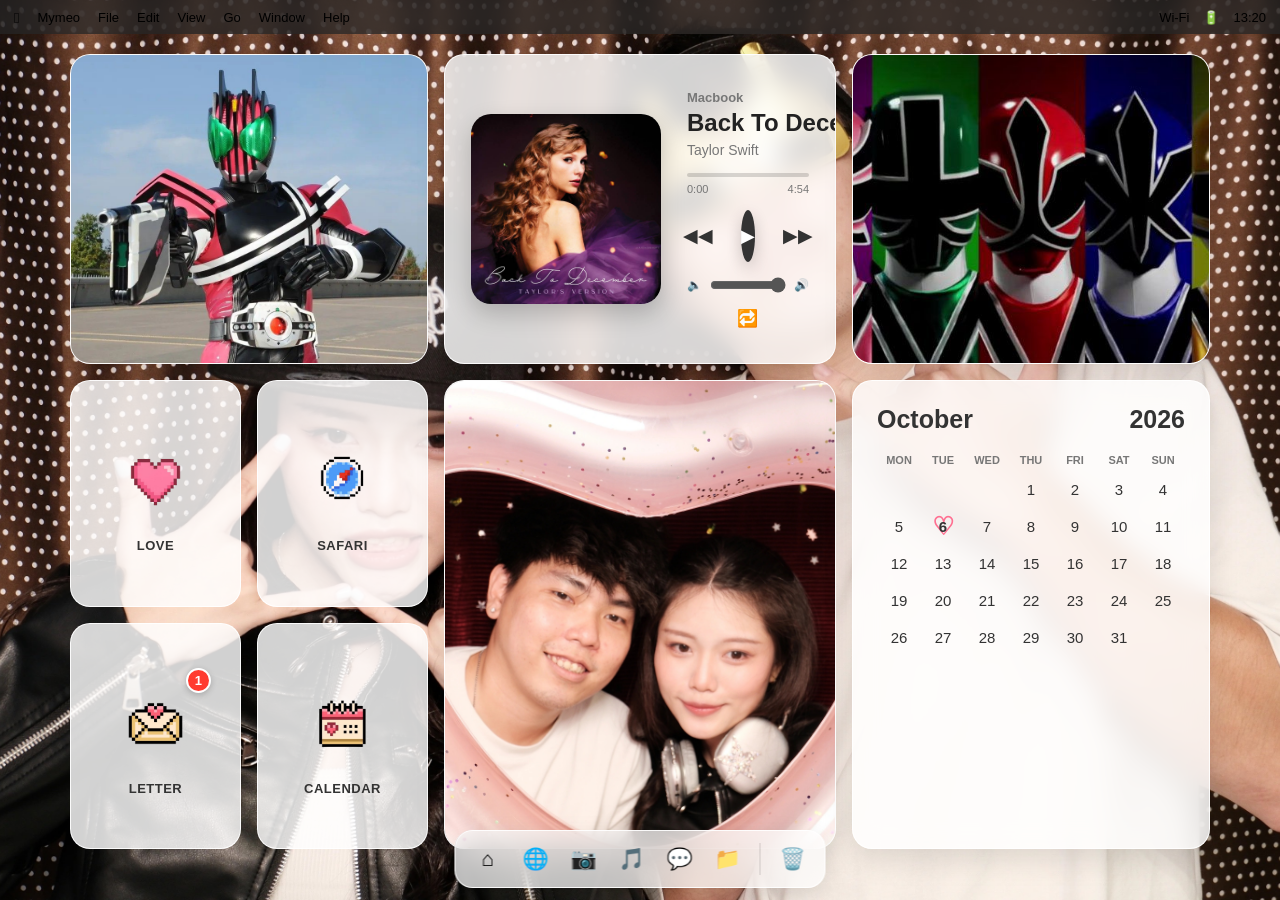
==== commit bc2a9c1b: "Update page2.html" ====
--- a/page2.html
+++ b/page2.html
@@ -1202,6 +1202,7 @@
 
 </div>
 
+</div>
 
     <!-- =========================
      CALENDAR WINDOW
--- a/page2.css
+++ b/page2.css
@@ -2231,12 +2231,11 @@
 }
 
 /* =====================================================
-   LETTER APP
+   LETTER APP — CLEAN VERSION
 ===================================================== */
 
 .letter-content {
     position: relative !important;
-
     width: 100% !important;
     height: calc(100% - 48px) !important;
 
@@ -2248,7 +2247,9 @@
 }
 
 
-/* BOOK */
+/* =========================
+   BOOK
+========================= */
 
 .letter-book {
     position: relative !important;
@@ -2262,7 +2263,9 @@
 }
 
 
-/* PAGE */
+/* =========================
+   PAGE
+========================= */
 
 .letter-page {
     position: absolute !important;
@@ -2284,12 +2287,12 @@
 
     backface-visibility: hidden;
     -webkit-backface-visibility: hidden;
-
-    box-shadow: 0 8px 25px rgba(0,0,0,0.12);
-}
-
-
-/* IMAGE */
+}
+
+
+/* =========================
+   IMAGE
+========================= */
 
 .letter-page img {
     display: block !important;
@@ -2304,7 +2307,9 @@
 }
 
 
-/* PAGE 1 */
+/* =========================
+   PAGE 1
+========================= */
 
 .letter-page-1 {
     z-index: 2;
@@ -2313,7 +2318,9 @@
 }
 
 
-/* PAGE 2 */
+/* =========================
+   PAGE 2
+========================= */
 
 .letter-page-2 {
     z-index: 1;
@@ -2322,7 +2329,9 @@
 }
 
 
-/* FLIP */
+/* =========================
+   FLIP
+========================= */
 
 .letter-book.show-page-2 .letter-page-1 {
     transform: rotateY(-180deg);
@@ -2335,15 +2344,15 @@
 }
 
 
-/* =====================================================
+/* =========================
    ARROWS
-===================================================== */
+========================= */
 
 .letter-prev,
 .letter-next {
     position: absolute !important;
 
-    top: 50px;
+    top: 50% !important;
 
     width: 44px !important;
     height: 44px !important;
@@ -2356,10 +2365,12 @@
     align-items: center !important;
     justify-content: center !important;
 
+    transform: translateY(-50%) !important;
+
     border: none !important;
     border-radius: 50% !important;
 
-    background: rgba(255,255,255,0.95) !important;
+    background: rgba(255, 255, 255, 0.95) !important;
 
     color: #7b3b3b !important;
 
@@ -2370,49 +2381,52 @@
 
     z-index: 9999 !important;
 
-    box-shadow: 0 4px 12px rgba(0,0,0,0.18);
-
-    transition: transform 0.2s ease;
-}
-
-
-/* LEFT */
+    box-shadow: 0 4px 12px rgba(0, 0, 0, 0.18);
+}
+
+
+/* TRÁI */
 
 .letter-prev {
-    left: 15px;
-}
-
-
-/* RIGHT */
+    left: 15px !important;
+}
+
+
+/* PHẢI */
 
 .letter-next {
-    right: 15px;
-}
-
-
-/* HOVER */
+    right: 15px !important;
+}
+
+
+/* =========================
+   HIỂN THỊ NÚT
+========================= */
+
+.letter-prev {
+    display: none !important;
+}
+
+.letter-next {
+    display: flex !important;
+}
+
+
+/* =========================
+   HOVER
+========================= */
 
 .letter-prev:hover,
 .letter-next:hover {
-    transform: scale(1.08);
-}
-
-
-/* PAGE 1 chỉ có NEXT */
-
-.letter-page-1 .letter-prev {
-    display: none !important;
-}
-
-
-/* PAGE 2 chỉ có PREV */
-
-.letter-page-2 .letter-next {
-    display: none !important;
-}
-
-
-/* SCROLLBAR */
+    transform:
+        translateY(-50%)
+        scale(1.08) !important;
+}
+
+
+/* =========================
+   SCROLLBAR
+========================= */
 
 .letter-page::-webkit-scrollbar {
     width: 8px;
@@ -2423,7 +2437,7 @@
 }
 
 .letter-page::-webkit-scrollbar-thumb {
-    background: rgba(0,0,0,0.18);
+    background: rgba(0, 0, 0, 0.18);
 
     border-radius: 10px;
 }
